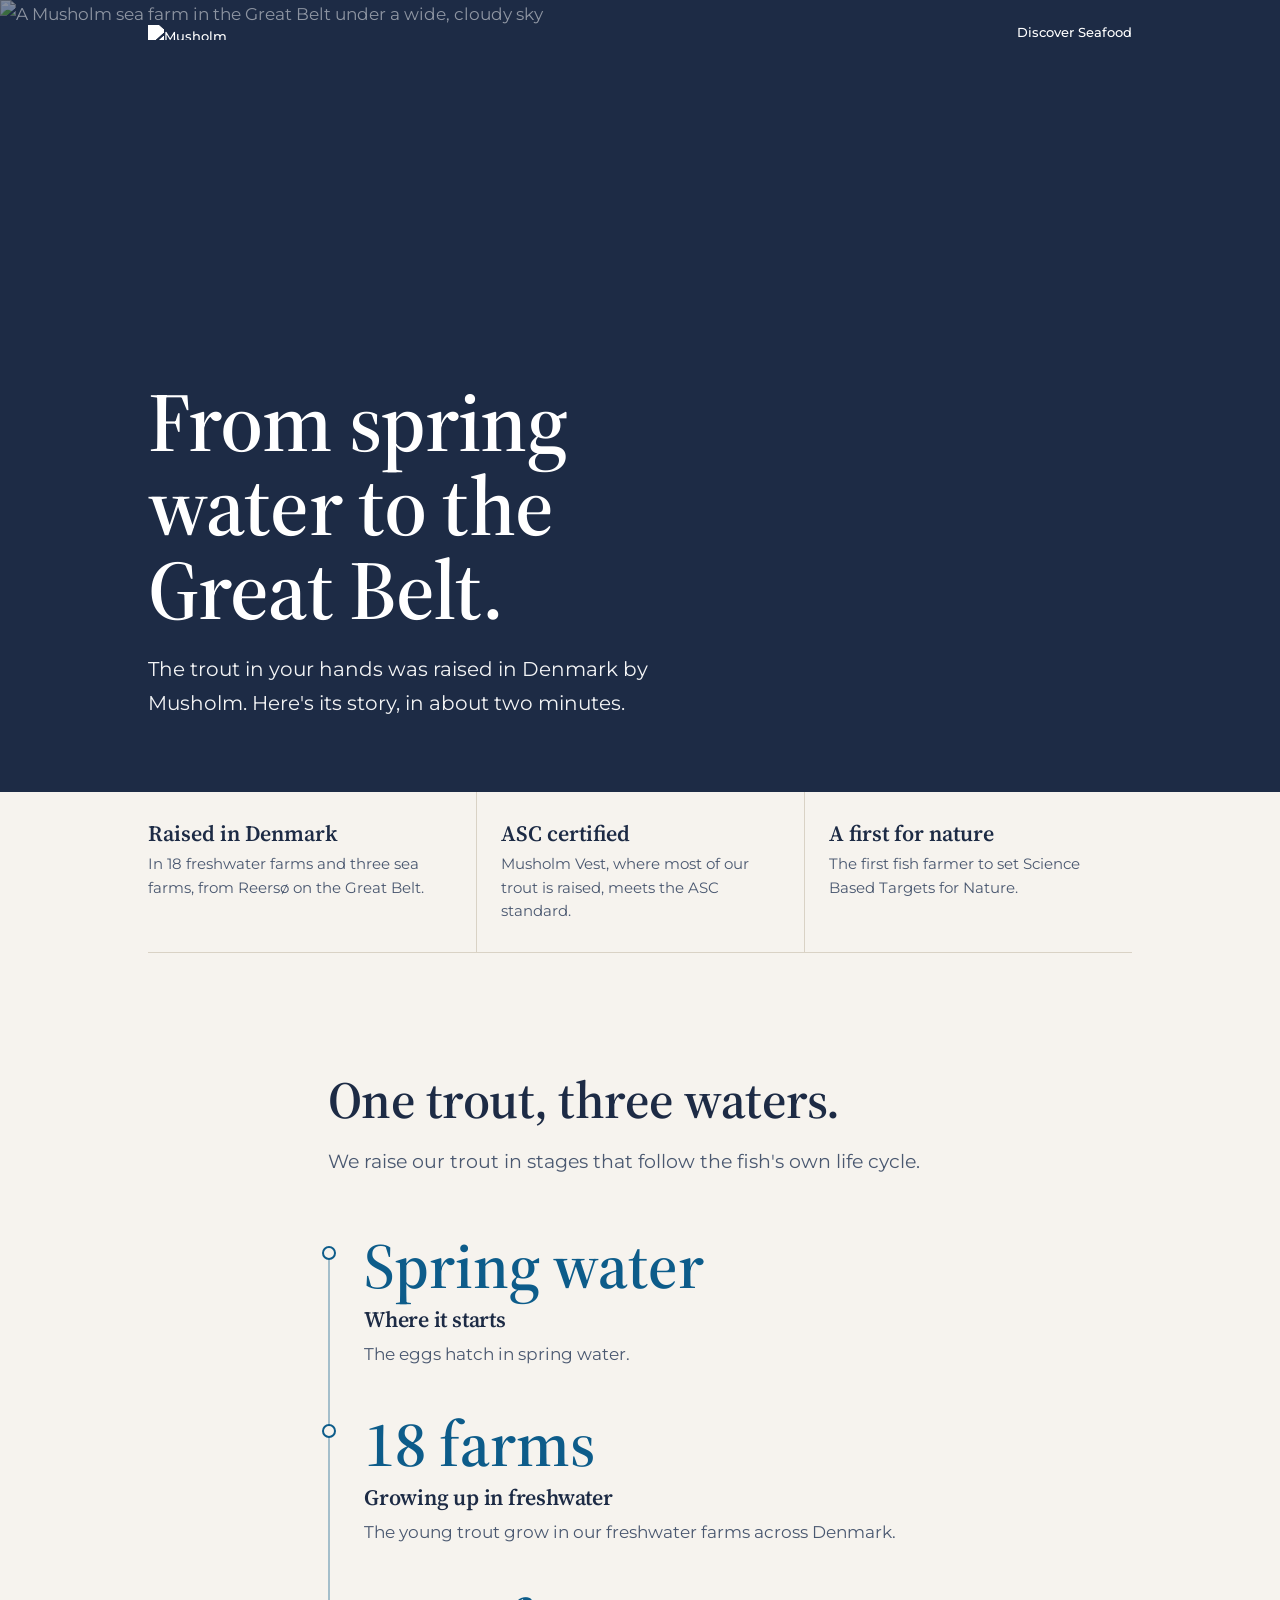
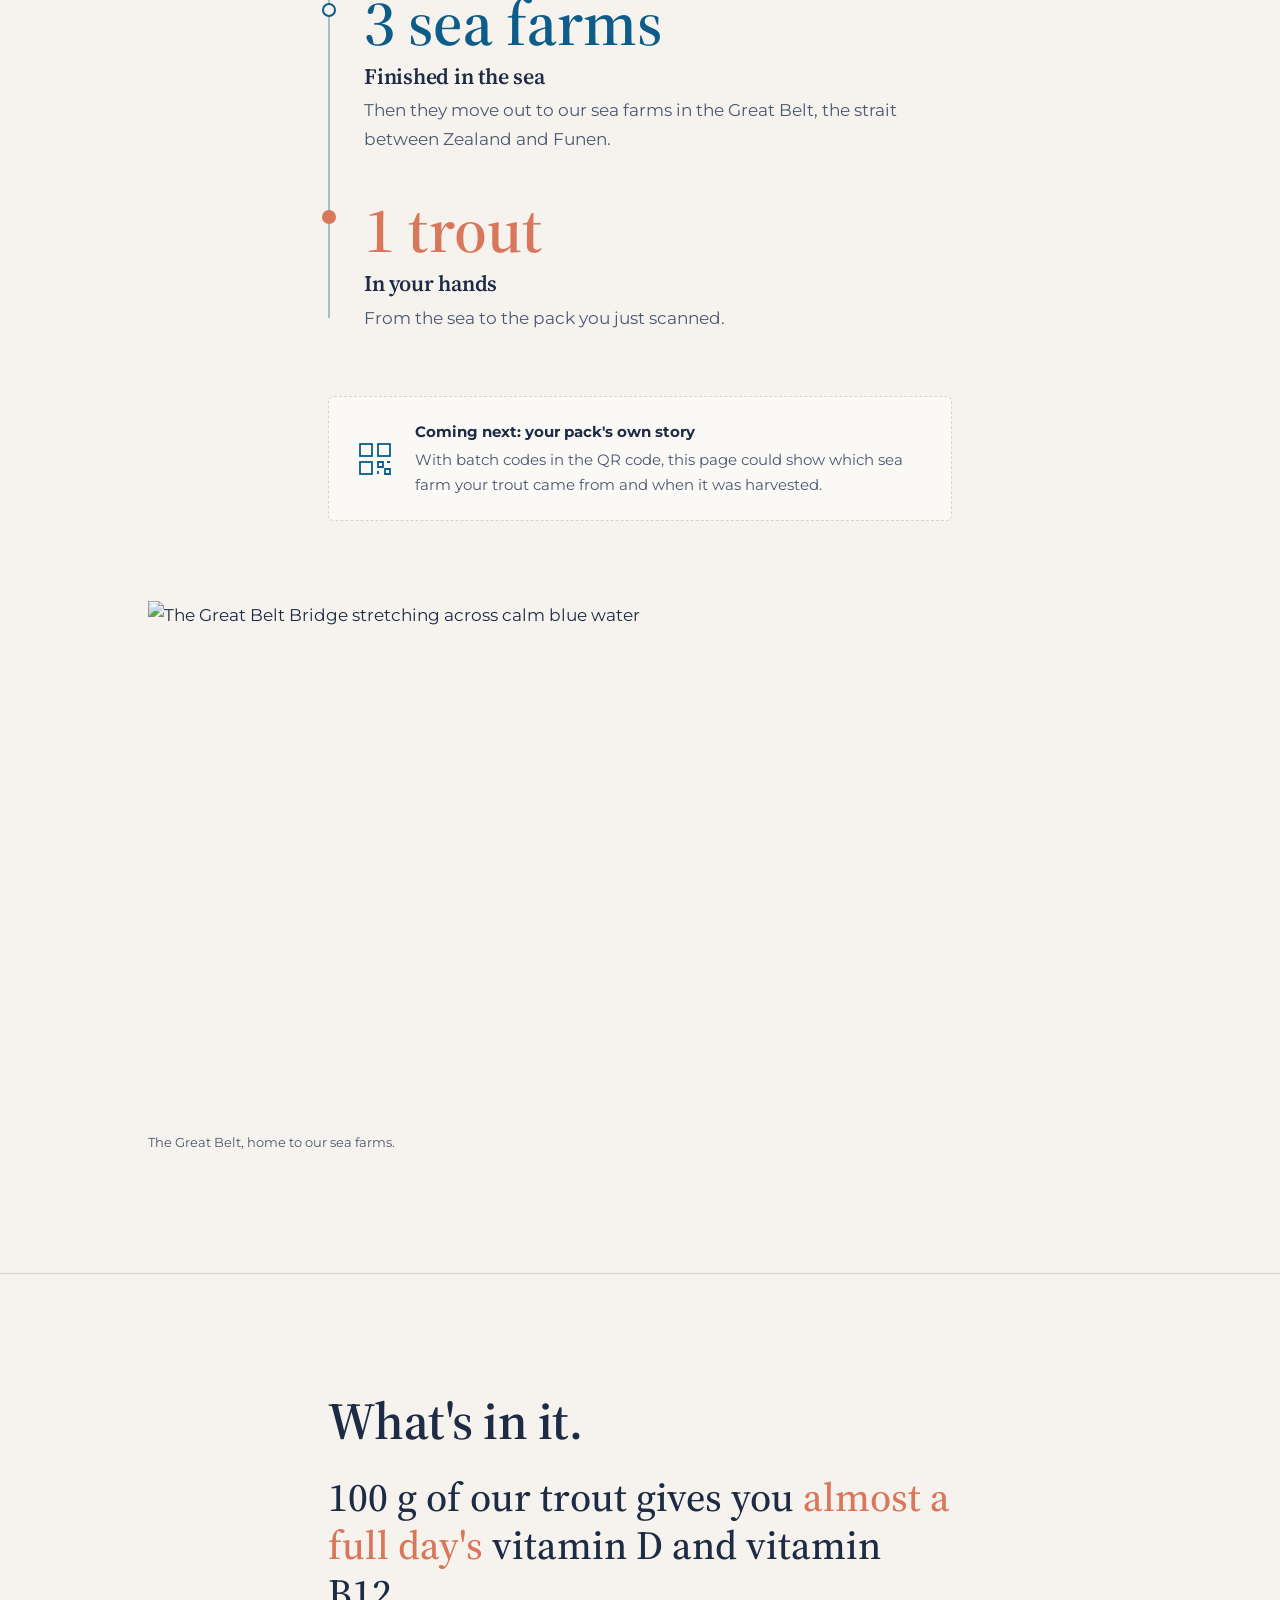
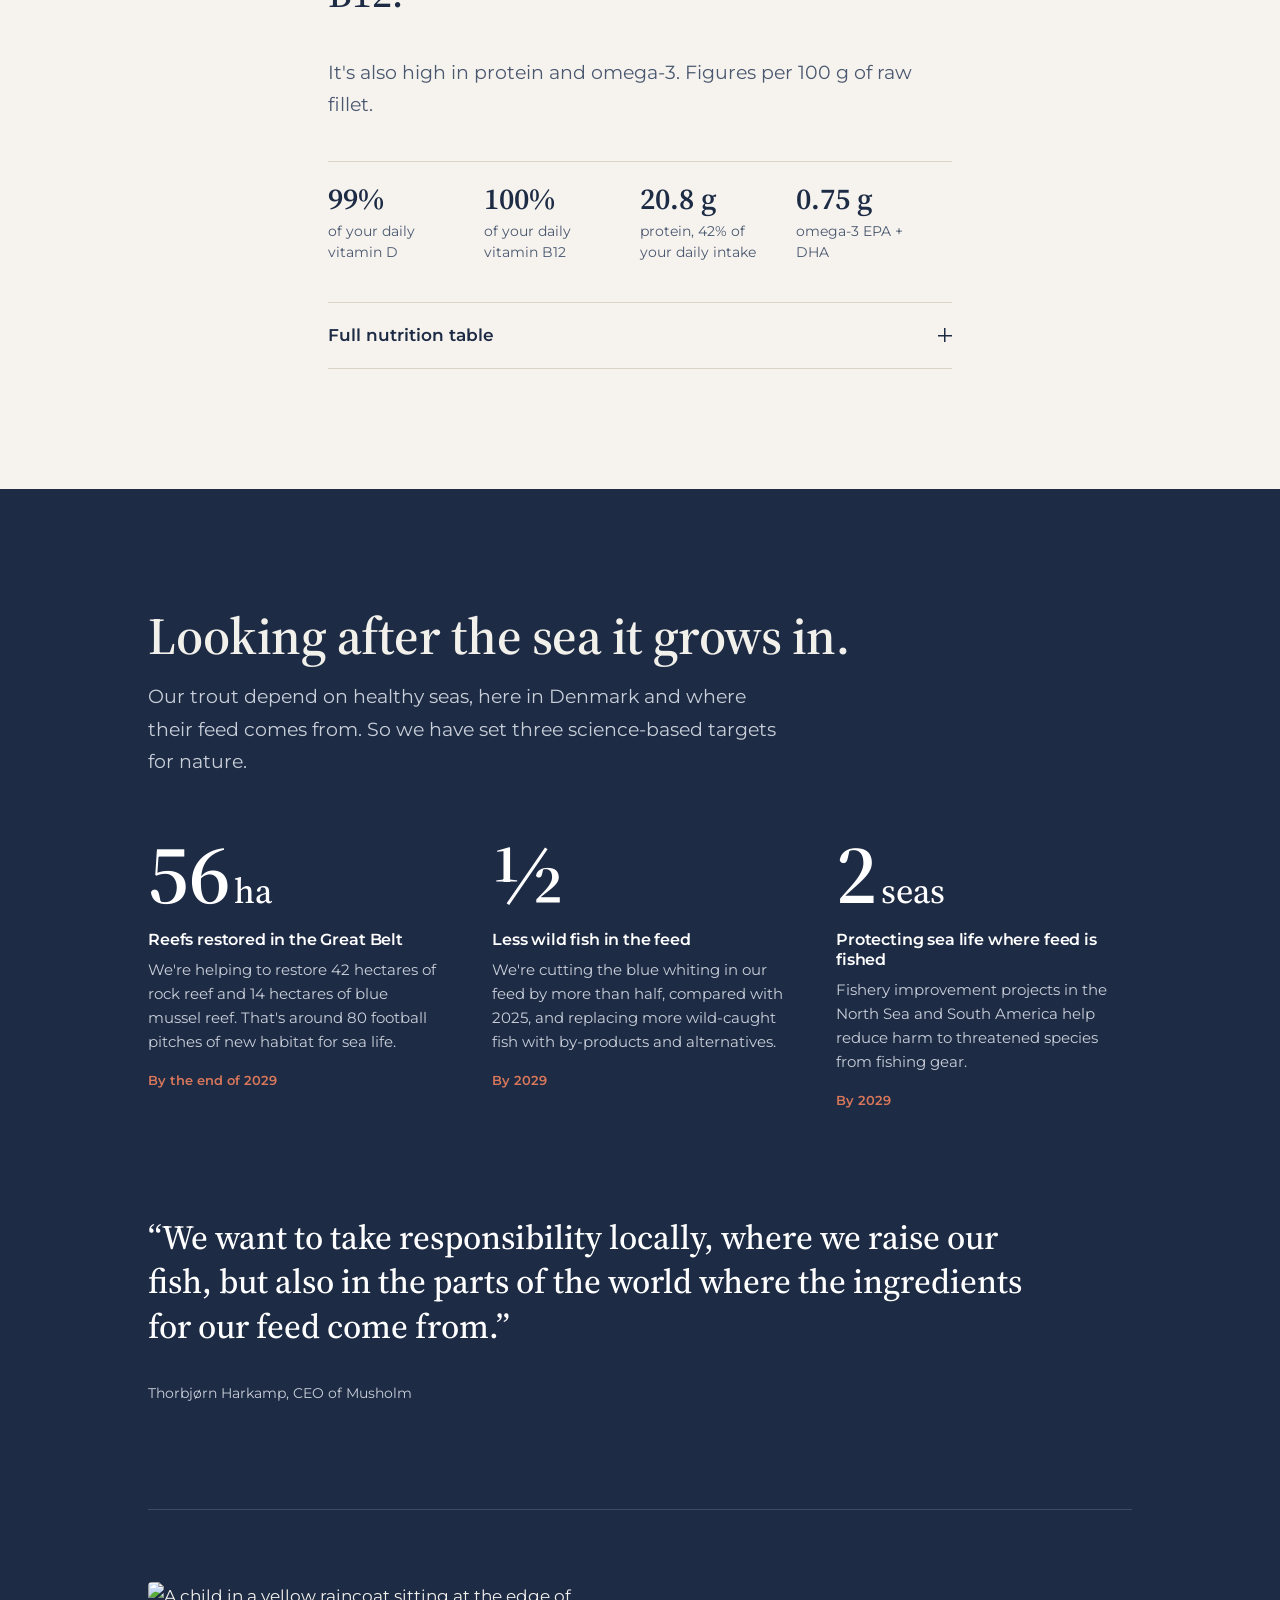
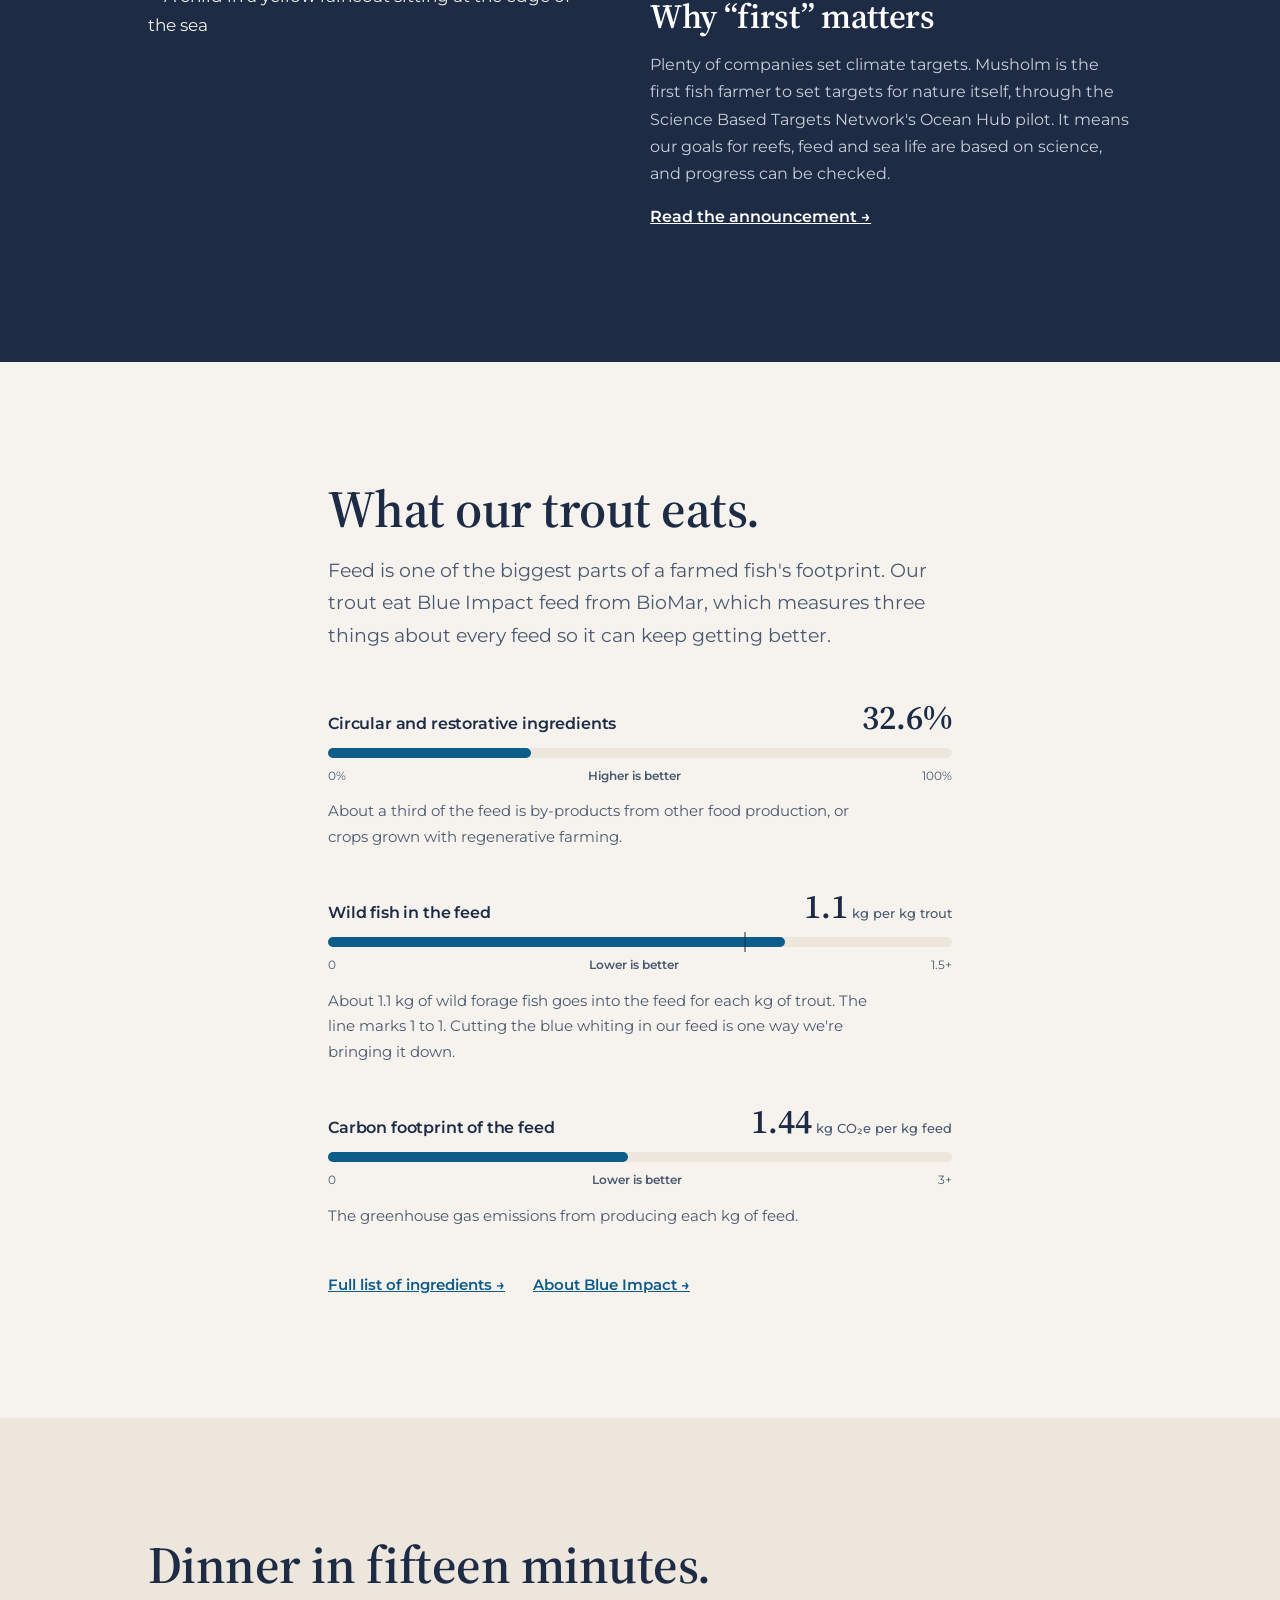
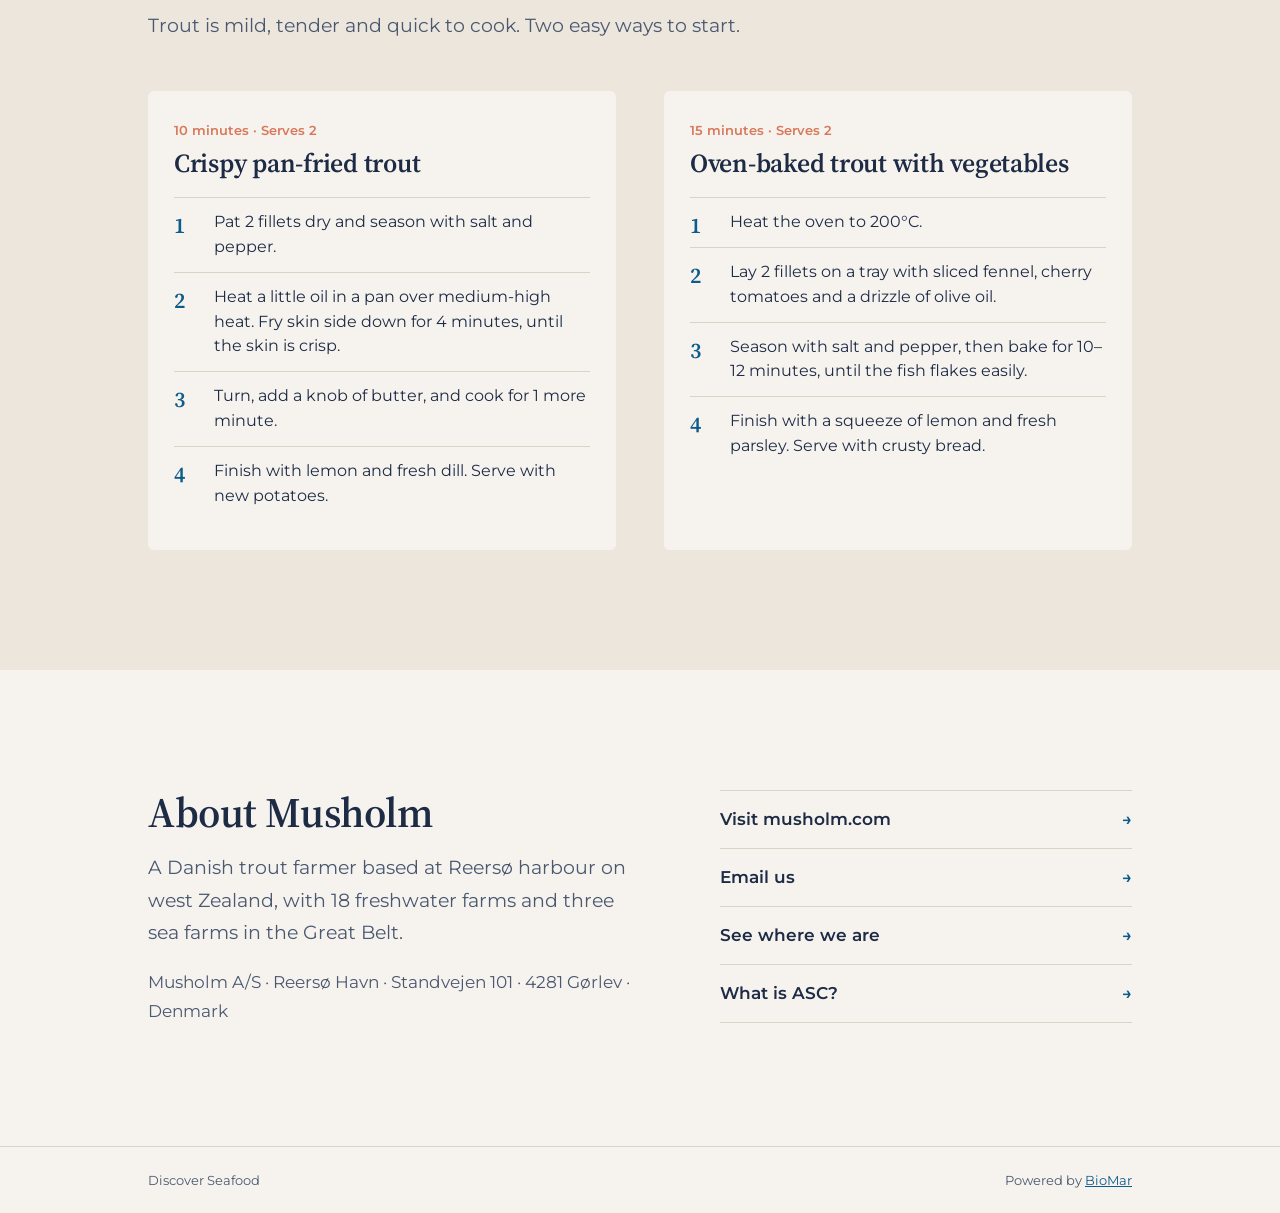
==== musholm/concept/index.html @ f7dcf1a3 "Add a free-design concept version of the Musholm page Editorial, phone-first take on the consumer pa" ====
<!doctype html>
<html lang="en">
<head>
<meta charset="utf-8">
<meta name="viewport" content="width=device-width, initial-scale=1, viewport-fit=cover">
<title>Musholm Trout — Discover Seafood</title>
<meta name="description" content="Danish trout from Musholm, raised from spring water to the sea of the Great Belt. ASC certified, and the first fish farmer with Science Based Targets for Nature.">
<meta property="og:title" content="Musholm Trout — Discover Seafood">
<meta property="og:description" content="Where your trout comes from, what's in it, and how Musholm looks after the sea it grows in.">
<meta property="og:image" content="https://images.squarespace-cdn.com/content/v1/6087cdf4156ca6635a3438ee/3b533b76-c3f1-487d-9a6e-48273fa79447/Mushollm.JPG?format=1500w">
<meta name="theme-color" content="#1d2b45">
<link rel="preconnect" href="https://fonts.googleapis.com">
<link rel="preconnect" href="https://fonts.gstatic.com" crossorigin>
<link href="https://fonts.googleapis.com/css2?family=Montserrat:wght@400;500;600;700&family=Source+Serif+4:opsz,wght@8..60,500;8..60,600&display=swap" rel="stylesheet">
<style>
  :root{
    --ink:#1d2b45;          /* deep navy, close to Discover Seafood's */
    --ink-soft:#4a5870;
    --paper:#f6f3ee;        /* warm off-white */
    --sand:#ece6dc;
    --line:#d9d2c5;
    --sea:#0d5c8a;
    --trout:#d9775a;        /* the colour of the fillet: our one accent */
    --night:#1d2b45;
    --serif:"Source Serif 4",Georgia,"Times New Roman",serif;
    --sans:Montserrat,"Helvetica Neue",Arial,sans-serif;
    --gutter:clamp(20px,5vw,48px);
  }
  *,*::before,*::after{box-sizing:border-box}
  html{-webkit-text-size-adjust:100%}
  body{margin:0;background:var(--paper);color:var(--ink);font:400 17px/1.7 var(--sans)}
  img{display:block;max-width:100%}
  a{color:var(--sea)}
  h1,h2,h3{margin:0;font-family:var(--serif);font-weight:600;letter-spacing:-.01em}
  h2{font-size:clamp(32px,6vw,52px);line-height:1.05}
  h3{font-size:22px;line-height:1.25}
  p{margin:0 0 1em}
  p:last-child{margin-bottom:0}

  .col{max-width:720px;margin:0 auto;padding:0 var(--gutter)}
  .wide{max-width:1080px;margin:0 auto;padding:0 var(--gutter)}
  section{padding:clamp(64px,10vw,120px) 0}
  .lede{font-size:19px;color:var(--ink-soft);margin-top:18px;max-width:34em}
  .rule{border:0;border-top:1px solid var(--line);margin:0}

  /* masthead */
  .mast{position:absolute;z-index:3;left:0;right:0;top:0}
  .mast .wide{display:flex;justify-content:space-between;align-items:center;height:64px;color:#fff;font-size:13px;font-weight:500}
  .mast img{height:15px;width:auto;filter:brightness(0) invert(1)}

  /* hero */
  .hero{position:relative;min-height:min(88vh,820px);display:flex;align-items:flex-end;color:#fff;background:var(--night)}
  .hero img{position:absolute;inset:0;width:100%;height:100%;object-fit:cover}
  .hero::before{content:"";position:absolute;inset:0;z-index:1;background:linear-gradient(180deg,rgba(29,43,69,.55) 0%,rgba(29,43,69,0) 22%,rgba(29,43,69,0) 45%,rgba(29,43,69,.88) 100%)}
  .hero .wide{position:relative;z-index:2;width:100%;padding-bottom:clamp(36px,7vw,72px)}
  .hero h1{font-size:clamp(42px,8.4vw,84px);line-height:1;max-width:11ch}
  .hero p{font-size:clamp(17px,2.2vw,20px);max-width:30em;margin-top:20px;opacity:.95}

  /* at a glance */
  .glance{background:var(--paper);padding:0}
  .glance ul{list-style:none;margin:0;padding:0;display:grid;grid-template-columns:repeat(3,1fr)}
  .glance li{padding:28px 24px 30px 0;border-bottom:1px solid var(--line)}
  .glance li + li{padding-left:24px;border-left:1px solid var(--line)}
  .glance b{display:block;font-family:var(--serif);font-size:22px;font-weight:600;line-height:1.2;margin-bottom:6px}
  .glance span{font-size:15px;color:var(--ink-soft);line-height:1.55;display:block}

  /* your pack */
  .pack{margin-top:clamp(40px,6vw,64px);border:1.5px dashed var(--line);border-radius:6px;padding:22px 24px;display:grid;grid-template-columns:auto 1fr;gap:18px;align-items:center;background:#fbf9f5}
  .pack svg{width:44px;height:44px}
  .pack b{display:block;font-size:15px}
  .pack p{font-size:15px;color:var(--ink-soft);margin:2px 0 0}

  /* journey */
  .journey{list-style:none;margin:56px 0 0;padding:0;position:relative}
  .journey::before{content:"";position:absolute;left:0;top:14px;bottom:14px;width:2px;background:linear-gradient(var(--sea),var(--sea)) left/2px 100% no-repeat;opacity:.35}
  .journey li{position:relative;padding:0 0 44px 36px}
  .journey li:last-child{padding-bottom:0}
  .journey li::before{content:"";position:absolute;left:-6px;top:12px;width:14px;height:14px;border-radius:50%;background:var(--paper);border:2px solid var(--sea)}
  .journey li:last-child::before{background:var(--trout);border-color:var(--trout)}
  .journey .big{display:block;font-family:var(--serif);font-size:clamp(40px,7vw,64px);line-height:1;font-weight:600;color:var(--sea)}
  .journey li:last-child .big{color:var(--trout)}
  .journey h3{margin:8px 0 6px}
  .journey p{color:var(--ink-soft);max-width:32em}
  .bleed{margin-top:clamp(48px,7vw,80px)}
  .bleed img{width:100%;height:clamp(240px,46vw,520px);object-fit:cover}
  .caption{font-size:13px;color:var(--ink-soft);margin-top:10px}

  /* nutrition */
  .statement{font-family:var(--serif);font-size:clamp(28px,4.6vw,40px);line-height:1.2;font-weight:500;margin-top:24px}
  .statement em{font-style:normal;color:var(--trout)}
  .nums{display:grid;grid-template-columns:repeat(4,1fr);margin-top:40px;border-top:1px solid var(--line)}
  .nums div{padding:20px 16px 0 0}
  .nums b{display:block;font-family:var(--serif);font-size:30px;font-weight:600;line-height:1.1}
  .nums span{display:block;font-size:14px;color:var(--ink-soft);line-height:1.45;margin-top:6px}

  details{border-top:1px solid var(--line);border-bottom:1px solid var(--line);margin-top:40px}
  summary{list-style:none;cursor:pointer;padding:18px 0;font-weight:600;display:flex;justify-content:space-between;align-items:center;gap:16px}
  summary::-webkit-details-marker{display:none}
  summary::after{content:"";flex:none;width:14px;height:14px;background:
      linear-gradient(currentColor,currentColor) center/100% 1.5px no-repeat,
      linear-gradient(currentColor,currentColor) center/1.5px 100% no-repeat}
  details[open] summary::after{background:linear-gradient(currentColor,currentColor) center/100% 1.5px no-repeat}
  details .body{padding:0 0 22px}
  table{width:100%;border-collapse:collapse;font-size:15px}
  th,td{padding:8px 0;border-top:1px solid var(--line);text-align:left;font-weight:400}
  td{text-align:right;padding-left:12px;white-space:nowrap}
  td + td{width:5.5em;color:var(--ink-soft)}
  thead th,thead td{border-top:0;font-size:13px;font-weight:600;color:var(--ink-soft)}
  .indent{padding-left:14px;color:var(--ink-soft)}
  .fine{font-size:13px;color:var(--ink-soft);margin-top:12px}

  /* nature (dark) */
  .dark{background:var(--night);color:#f2f0eb}
  .dark .lede{color:#c9cfd9}
  .dark a{color:#fff}
  .figures{display:grid;grid-template-columns:repeat(3,1fr);gap:clamp(24px,4vw,48px);margin-top:56px}
  .figures .n{display:block;font-family:var(--serif);font-size:clamp(56px,8vw,84px);line-height:.95;font-weight:600;color:#fff}
  .figures .n small{font-size:.42em;font-weight:500;margin-left:4px}
  .figures h3{font-family:var(--sans);font-size:16px;font-weight:600;margin:16px 0 8px;color:#fff}
  .figures p{font-size:15px;color:#c9cfd9;line-height:1.6}
  .figures .by{display:block;margin-top:12px;font-size:13px;font-weight:600;color:var(--trout)}
  .pull{margin:clamp(64px,9vw,104px) 0 0;padding:0;border:0}
  .pull p{font-family:var(--serif);font-size:clamp(24px,3.6vw,34px);line-height:1.3;font-weight:500;color:#fff;max-width:26em}
  .pull footer{margin-top:18px;font-size:14px;color:#c9cfd9}
  .first{display:grid;grid-template-columns:1fr 1.1fr;gap:clamp(24px,5vw,64px);align-items:center;margin-top:clamp(64px,9vw,104px);padding-top:clamp(48px,6vw,72px);border-top:1px solid rgba(255,255,255,.15)}
  .first img{width:100%;height:100%;min-height:260px;object-fit:cover;border-radius:4px}
  .first h3{font-size:clamp(26px,3.4vw,34px);color:#fff;margin-bottom:14px}
  .first p{color:#c9cfd9;font-size:16px}
  .first a{font-weight:600}

  /* feed meters */
  .meters{margin-top:48px;display:grid;gap:40px}
  .meter .top{display:flex;justify-content:space-between;align-items:baseline;gap:16px}
  .meter h3{font-family:var(--sans);font-size:16px;font-weight:600}
  .meter .val{font-family:var(--serif);font-size:34px;font-weight:600;line-height:1;white-space:nowrap}
  .meter .val small{font-family:var(--sans);font-size:13px;font-weight:500;color:var(--ink-soft);margin-left:4px}
  .track{position:relative;height:10px;background:var(--sand);border-radius:5px;margin:14px 0 8px}
  .fill{position:absolute;left:0;top:0;bottom:0;border-radius:5px;background:var(--sea)}
  .mark{position:absolute;top:-5px;bottom:-5px;width:2px;background:var(--ink);opacity:.5}
  .scale{display:flex;justify-content:space-between;font-size:12px;color:var(--ink-soft)}
  .meter p{font-size:15px;color:var(--ink-soft);margin-top:12px;max-width:36em}
  .dir{font-size:12px;font-weight:600;color:var(--ink-soft)}
  .feedlinks{margin-top:44px;display:flex;flex-wrap:wrap;gap:12px 28px;font-weight:600;font-size:15px}

  /* cook */
  .cook{background:var(--sand)}
  .recipes{display:grid;grid-template-columns:1fr 1fr;gap:clamp(24px,4vw,48px);margin-top:48px}
  .recipe{background:var(--paper);border-radius:6px;padding:28px 26px 30px}
  .recipe .time{display:block;font-size:13px;font-weight:600;color:var(--trout);margin-bottom:6px}
  .recipe h3{font-size:26px;margin-bottom:18px}
  .recipe ol{margin:0;padding:0;list-style:none;counter-reset:s}
  .recipe li{counter-increment:s;position:relative;padding:12px 0 12px 40px;border-top:1px solid var(--line);font-size:16px;line-height:1.55}
  .recipe li::before{content:counter(s);position:absolute;left:0;top:10px;font-family:var(--serif);font-size:22px;font-weight:600;color:var(--sea)}

  /* about */
  .about{display:grid;grid-template-columns:1.2fr 1fr;gap:clamp(32px,6vw,80px)}
  .about h2{font-size:clamp(30px,4.6vw,42px)}
  .about address{font-style:normal;color:var(--ink-soft);line-height:1.7;margin-top:18px}
  .about .links a{display:block;font-weight:600;padding:14px 0;border-top:1px solid var(--line);text-decoration:none;color:var(--ink)}
  .about .links a:last-child{border-bottom:1px solid var(--line)}
  .about .links a::after{content:"→";float:right;color:var(--sea)}
  .site-foot{border-top:1px solid var(--line);padding:22px 0 calc(22px + env(safe-area-inset-bottom,0px));font-size:13px;color:var(--ink-soft)}
  .site-foot .wide{display:flex;justify-content:space-between;flex-wrap:wrap;gap:8px}

  :focus-visible{outline:3px solid var(--trout);outline-offset:3px}

  @media (max-width:760px){
    .glance ul{grid-template-columns:1fr}
    .glance li,.glance li + li{padding:20px 0;border-left:0}
    .nums{grid-template-columns:1fr 1fr;row-gap:22px}
    .figures,.recipes,.about,.first{grid-template-columns:1fr}
    .figures{gap:44px}
    .first img{min-height:220px}
  }
</style>
</head>
<body>

<header class="mast">
  <div class="wide">
    <img src="https://images.squarespace-cdn.com/content/v1/6087cdf4156ca6635a3438ee/eac08f94-0143-4895-97fb-afcc75af25bb/Musholm+PNG+high.png?format=500w" alt="Musholm">
    <span>Discover Seafood</span>
  </div>
</header>

<div class="hero">
  <img src="https://images.squarespace-cdn.com/content/v1/6087cdf4156ca6635a3438ee/3b533b76-c3f1-487d-9a6e-48273fa79447/Mushollm.JPG?format=2500w" alt="A Musholm sea farm in the Great Belt under a wide, cloudy sky">
  <div class="wide">
    <h1>From spring water to the Great Belt.</h1>
    <p>The trout in your hands was raised in Denmark by Musholm. Here's its story, in about two minutes.</p>
  </div>
</div>

<main>

<div class="glance">
  <div class="wide">
    <ul>
      <li><b>Raised in Denmark</b><span>In 18 freshwater farms and three sea farms, from Reersø on the Great Belt.</span></li>
      <li><b>ASC certified</b><span>Musholm Vest, where most of our trout is raised, meets the ASC standard.</span></li>
      <li><b>A first for nature</b><span>The first fish farmer to set Science Based Targets for Nature.</span></li>
    </ul>
  </div>
</div>

<section id="journey">
  <div class="col">
    <h2>One trout, three waters.</h2>
    <p class="lede">We raise our trout in stages that follow the fish's own life cycle.</p>

    <ol class="journey">
      <li>
        <span class="big">Spring water</span>
        <h3>Where it starts</h3>
        <p>The eggs hatch in spring water.</p>
      </li>
      <li>
        <span class="big">18 farms</span>
        <h3>Growing up in freshwater</h3>
        <p>The young trout grow in our freshwater farms across Denmark.</p>
      </li>
      <li>
        <span class="big">3 sea farms</span>
        <h3>Finished in the sea</h3>
        <p>Then they move out to our sea farms in the Great Belt, the strait between Zealand and Funen.</p>
      </li>
      <li>
        <span class="big">1 trout</span>
        <h3>In your hands</h3>
        <p>From the sea to the pack you just scanned.</p>
      </li>
    </ol>

    <div class="pack" role="note">
      <svg viewBox="0 0 44 44" fill="none" stroke="#0d5c8a" stroke-width="1.8" aria-hidden="true"><rect x="7" y="7" width="12" height="12"/><rect x="25" y="7" width="12" height="12"/><rect x="7" y="25" width="12" height="12"/><path d="M25 25h5v5h-5zM32 32h5v5h-5zM25 34v3M34 25h3"/></svg>
      <div>
        <b>Coming next: your pack's own story</b>
        <p>With batch codes in the QR code, this page could show which sea farm your trout came from and when it was harvested.</p>
      </div>
    </div>
  </div>

  <figure class="bleed wide" style="margin-bottom:0">
    <img src="https://images.squarespace-cdn.com/content/v1/6087cdf4156ca6635a3438ee/ae329ce2-c77b-4d39-a3b9-88b5748c5c0e/file+%281%29+%281%29.jpg?format=2500w" alt="The Great Belt Bridge stretching across calm blue water" loading="lazy">
    <figcaption class="caption">The Great Belt, home to our sea farms.</figcaption>
  </figure>
</section>

<hr class="rule">

<section id="nutrition">
  <div class="col">
    <h2>What's in it.</h2>
    <p class="statement">100 g of our trout gives you <em>almost a full day's</em> vitamin D and vitamin B12.</p>
    <p class="lede">It's also high in protein and omega-3. Figures per 100 g of raw fillet.</p>
    <div class="nums">
      <div><b>99%</b><span>of your daily vitamin D</span></div>
      <div><b>100%</b><span>of your daily vitamin B12</span></div>
      <div><b>20.8 g</b><span>protein, 42% of your daily intake</span></div>
      <div><b>0.75 g</b><span>omega-3 EPA + DHA</span></div>
    </div>
    <details>
      <summary>Full nutrition table</summary>
      <div class="body">
        <table>
          <thead><tr><th>Per 100 g raw fillet</th><td>Amount</td><td>% RI*</td></tr></thead>
          <tbody>
            <tr><th>Energy</th><td>623 kJ / 149 kcal</td><td>7.5%</td></tr>
            <tr><th>Fat</th><td>7.2 g</td><td>10.3%</td></tr>
            <tr><th class="indent">of which saturates</th><td>1.0 g</td><td>5.0%</td></tr>
            <tr><th>Carbohydrate</th><td>0 g</td><td>0%</td></tr>
            <tr><th>Protein</th><td>20.8 g</td><td>41.6%</td></tr>
            <tr><th>Salt</th><td>0.1 g</td><td>1.7%</td></tr>
            <tr><th>Omega-3</th><td>1.4 g</td><td>–</td></tr>
            <tr><th class="indent">of which EPA + DHA</th><td>0.75 g</td><td>–</td></tr>
            <tr><th>Omega-6</th><td>1.3 g</td><td>–</td></tr>
            <tr><th>Cholesterol</th><td>46.45 mg</td><td>–</td></tr>
            <tr><th>Vitamin D</th><td>4.94 µg</td><td>98.8%</td></tr>
            <tr><th>Vitamin B6</th><td>0.21 mg</td><td>15.0%</td></tr>
            <tr><th>Vitamin B12</th><td>2.49 µg</td><td>99.6%</td></tr>
            <tr><th>Calcium</th><td>18 mg</td><td>2.3%</td></tr>
            <tr><th>Iron</th><td>0.29 mg</td><td>2.1%</td></tr>
            <tr><th>Magnesium</th><td>26 mg</td><td>6.9%</td></tr>
            <tr><th>Phosphorus</th><td>210 mg</td><td>30.0%</td></tr>
          </tbody>
        </table>
        <p class="fine">*Reference intake of an average adult (8400 kJ / 2000 kcal). – No reference intake established.</p>
      </div>
    </details>
  </div>
</section>

<section class="dark" id="nature">
  <div class="wide">
    <h2>Looking after the sea it grows in.</h2>
    <p class="lede">Our trout depend on healthy seas, here in Denmark and where their feed comes from. So we have set three science-based targets for nature.</p>

    <div class="figures">
      <div>
        <span class="n">56<small>ha</small></span>
        <h3>Reefs restored in the Great Belt</h3>
        <p>We're helping to restore 42 hectares of rock reef and 14 hectares of blue mussel reef. That's around 80 football pitches of new habitat for sea life.</p>
        <span class="by">By the end of 2029</span>
      </div>
      <div>
        <span class="n">½</span>
        <h3>Less wild fish in the feed</h3>
        <p>We're cutting the blue whiting in our feed by more than half, compared with 2025, and replacing more wild-caught fish with by-products and alternatives.</p>
        <span class="by">By 2029</span>
      </div>
      <div>
        <span class="n">2<small>seas</small></span>
        <h3>Protecting sea life where feed is fished</h3>
        <p>Fishery improvement projects in the North Sea and South America help reduce harm to threatened species from fishing gear.</p>
        <span class="by">By 2029</span>
      </div>
    </div>

    <blockquote class="pull">
      <p>“We want to take responsibility locally, where we raise our fish, but also in the parts of the world where the ingredients for our feed come from.”</p>
      <footer>Thorbjørn Harkamp, CEO of Musholm</footer>
    </blockquote>

    <div class="first">
      <img src="https://images.squarespace-cdn.com/content/v1/6087cdf4156ca6635a3438ee/06d7fe7f-0a37-400a-9ef4-0a705bb0a3f9/file.jpg?format=1500w" alt="A child in a yellow raincoat sitting at the edge of the sea" loading="lazy">
      <div>
        <h3>Why “first” matters</h3>
        <p>Plenty of companies set climate targets. Musholm is the first fish farmer to set targets for nature itself, through the Science Based Targets Network's Ocean Hub pilot. It means our goals for reefs, feed and sea life are based on science, and progress can be checked.</p>
        <p><a href="https://www.biomar.com/insights/insights-hub/musholm-is-making-history-as-the-first-aquaculture-company-to-create-science-based-targets-for-nature-supported-by-biomar-s-blue-impact-feed" target="_blank" rel="noopener">Read the announcement →</a></p>
      </div>
    </div>
  </div>
</section>

<section id="feed">
  <div class="col">
    <h2>What our trout eats.</h2>
    <p class="lede">Feed is one of the biggest parts of a farmed fish's footprint. Our trout eat Blue Impact feed from BioMar, which measures three things about every feed so it can keep getting better.</p>

    <div class="meters">
      <div class="meter">
        <div class="top"><h3>Circular and restorative ingredients</h3><span class="val">32.6%</span></div>
        <div class="track" role="img" aria-label="32.6% on a scale from 0 to 100%"><div class="fill" style="width:32.6%"></div></div>
        <div class="scale"><span>0%</span><span class="dir">Higher is better</span><span>100%</span></div>
        <p>About a third of the feed is by-products from other food production, or crops grown with regenerative farming.</p>
      </div>
      <div class="meter">
        <div class="top"><h3>Wild fish in the feed</h3><span class="val">1.1<small>kg per kg trout</small></span></div>
        <div class="track" role="img" aria-label="1.1 on a scale from 0 to 1.5 or more; 1 marks one kilo of wild fish per kilo of trout"><div class="fill" style="width:73.3%"></div><div class="mark" style="left:66.7%"></div></div>
        <div class="scale"><span>0</span><span class="dir">Lower is better</span><span>1.5+</span></div>
        <p>About 1.1 kg of wild forage fish goes into the feed for each kg of trout. The line marks 1 to 1. Cutting the blue whiting in our feed is one way we're bringing it down.</p>
      </div>
      <div class="meter">
        <div class="top"><h3>Carbon footprint of the feed</h3><span class="val">1.44<small>kg CO₂e per kg feed</small></span></div>
        <div class="track" role="img" aria-label="1.44 on a scale from 0 to 3 or more"><div class="fill" style="width:48%"></div></div>
        <div class="scale"><span>0</span><span class="dir">Lower is better</span><span>3+</span></div>
        <p>The greenhouse gas emissions from producing each kg of feed.</p>
      </div>
    </div>

    <div class="feedlinks">
      <a href="https://discoverseafood.world/musholm-feed">Full list of ingredients →</a>
      <a href="https://www.biomar.com/feed-and-services/feed-solutions/blue-impact" target="_blank" rel="noopener">About Blue Impact →</a>
    </div>
  </div>
</section>

<section class="cook" id="cook">
  <div class="wide">
    <h2>Dinner in fifteen minutes.</h2>
    <p class="lede">Trout is mild, tender and quick to cook. Two easy ways to start.</p>
    <div class="recipes">
      <article class="recipe">
        <span class="time">10 minutes · Serves 2</span>
        <h3>Crispy pan-fried trout</h3>
        <ol>
          <li>Pat 2 fillets dry and season with salt and pepper.</li>
          <li>Heat a little oil in a pan over medium-high heat. Fry skin side down for 4 minutes, until the skin is crisp.</li>
          <li>Turn, add a knob of butter, and cook for 1 more minute.</li>
          <li>Finish with lemon and fresh dill. Serve with new potatoes.</li>
        </ol>
      </article>
      <article class="recipe">
        <span class="time">15 minutes · Serves 2</span>
        <h3>Oven-baked trout with vegetables</h3>
        <ol>
          <li>Heat the oven to 200°C.</li>
          <li>Lay 2 fillets on a tray with sliced fennel, cherry tomatoes and a drizzle of olive oil.</li>
          <li>Season with salt and pepper, then bake for 10–12 minutes, until the fish flakes easily.</li>
          <li>Finish with a squeeze of lemon and fresh parsley. Serve with crusty bread.</li>
        </ol>
      </article>
    </div>
  </div>
</section>

<section id="about">
  <div class="wide about">
    <div>
      <h2>About Musholm</h2>
      <p class="lede">A Danish trout farmer based at Reersø harbour on west Zealand, with 18 freshwater farms and three sea farms in the Great Belt.</p>
      <address>Musholm A/S · Reersø Havn · Standvejen 101 · 4281 Gørlev · Denmark</address>
    </div>
    <nav class="links" aria-label="More from Musholm">
      <a href="https://musholm.com/en/" target="_blank" rel="noopener">Visit musholm.com</a>
      <a href="mailto:tvo@musholm.com">Email us</a>
      <a href="https://www.openstreetmap.org/?mlat=55.517006&amp;mlon=11.118734#map=10/55.5170/11.1187" target="_blank" rel="noopener">See where we are</a>
      <a href="https://asc-aqua.org/" target="_blank" rel="noopener">What is ASC?</a>
    </nav>
  </div>
</section>

</main>

<footer class="site-foot">
  <div class="wide">
    <span>Discover Seafood</span>
    <span>Powered by <a href="https://www.biomar.com/" target="_blank" rel="noopener">BioMar</a></span>
  </div>
</footer>

</body>
</html>
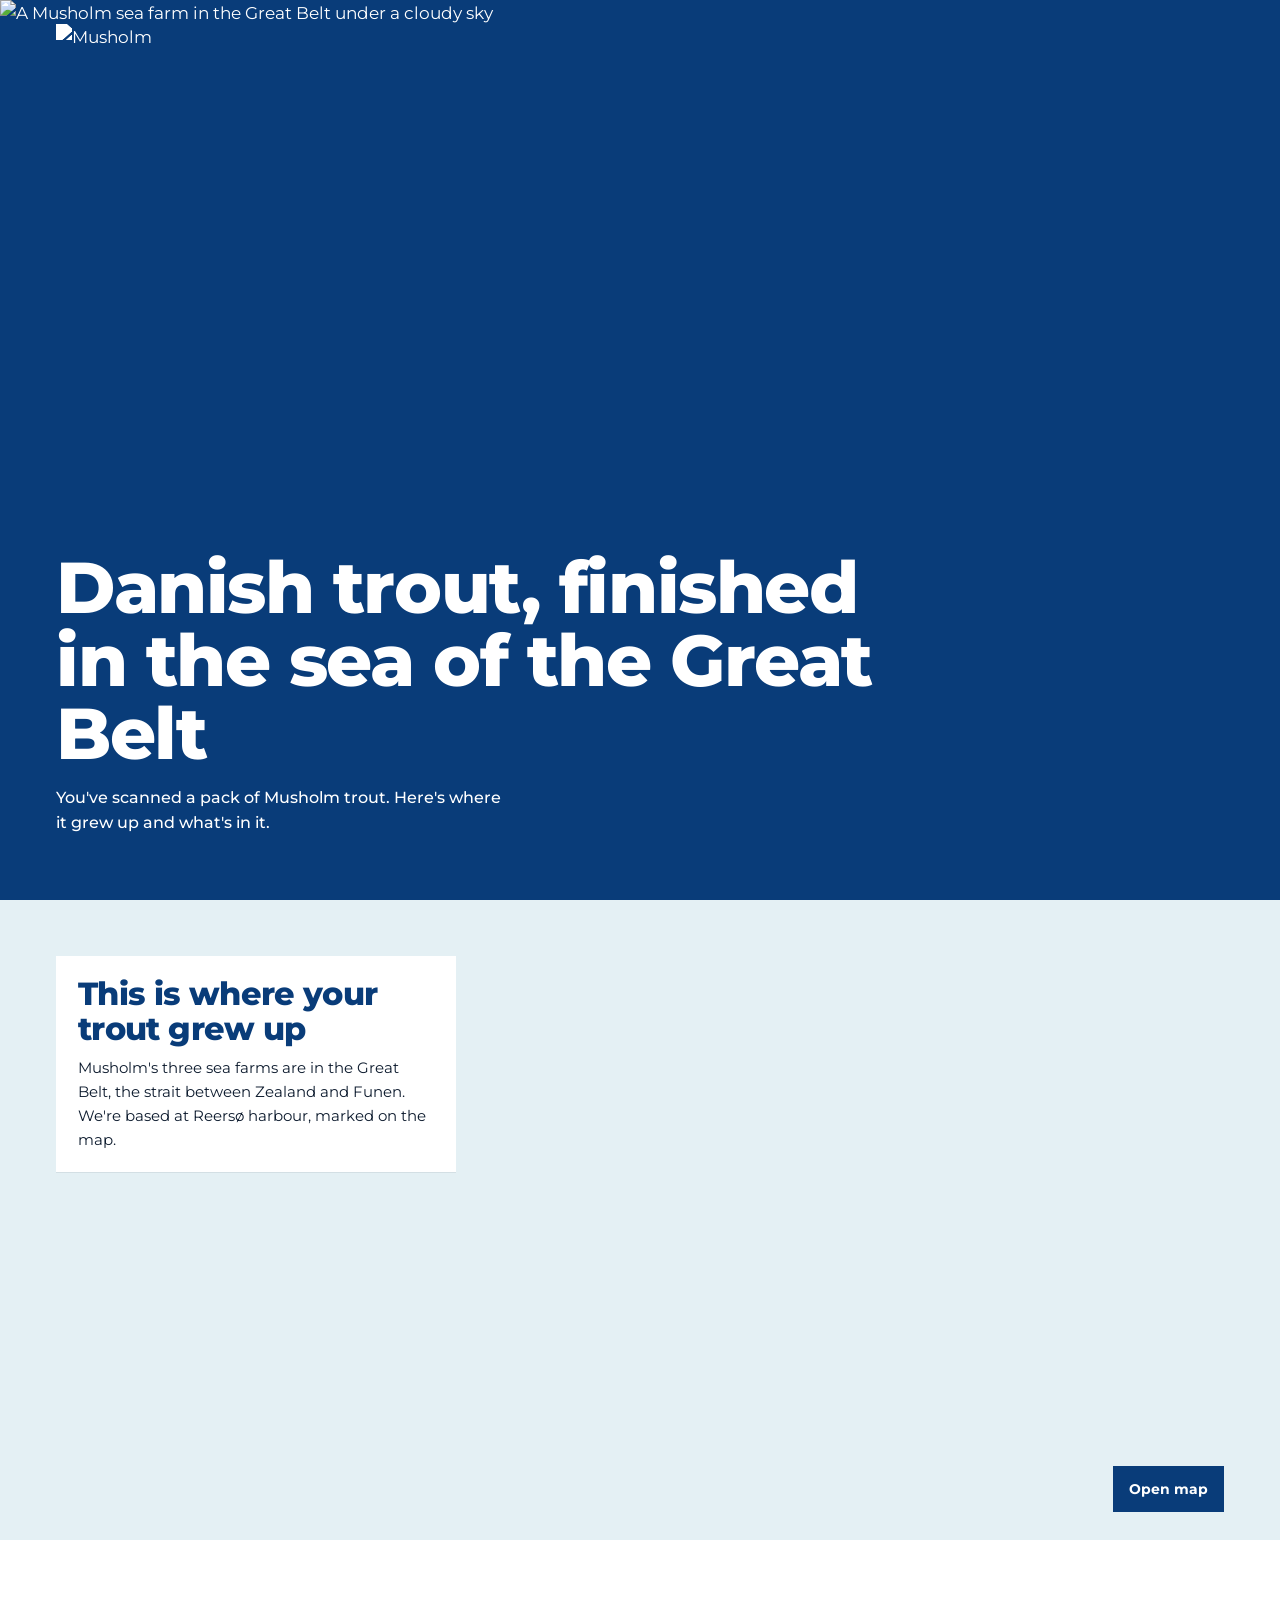
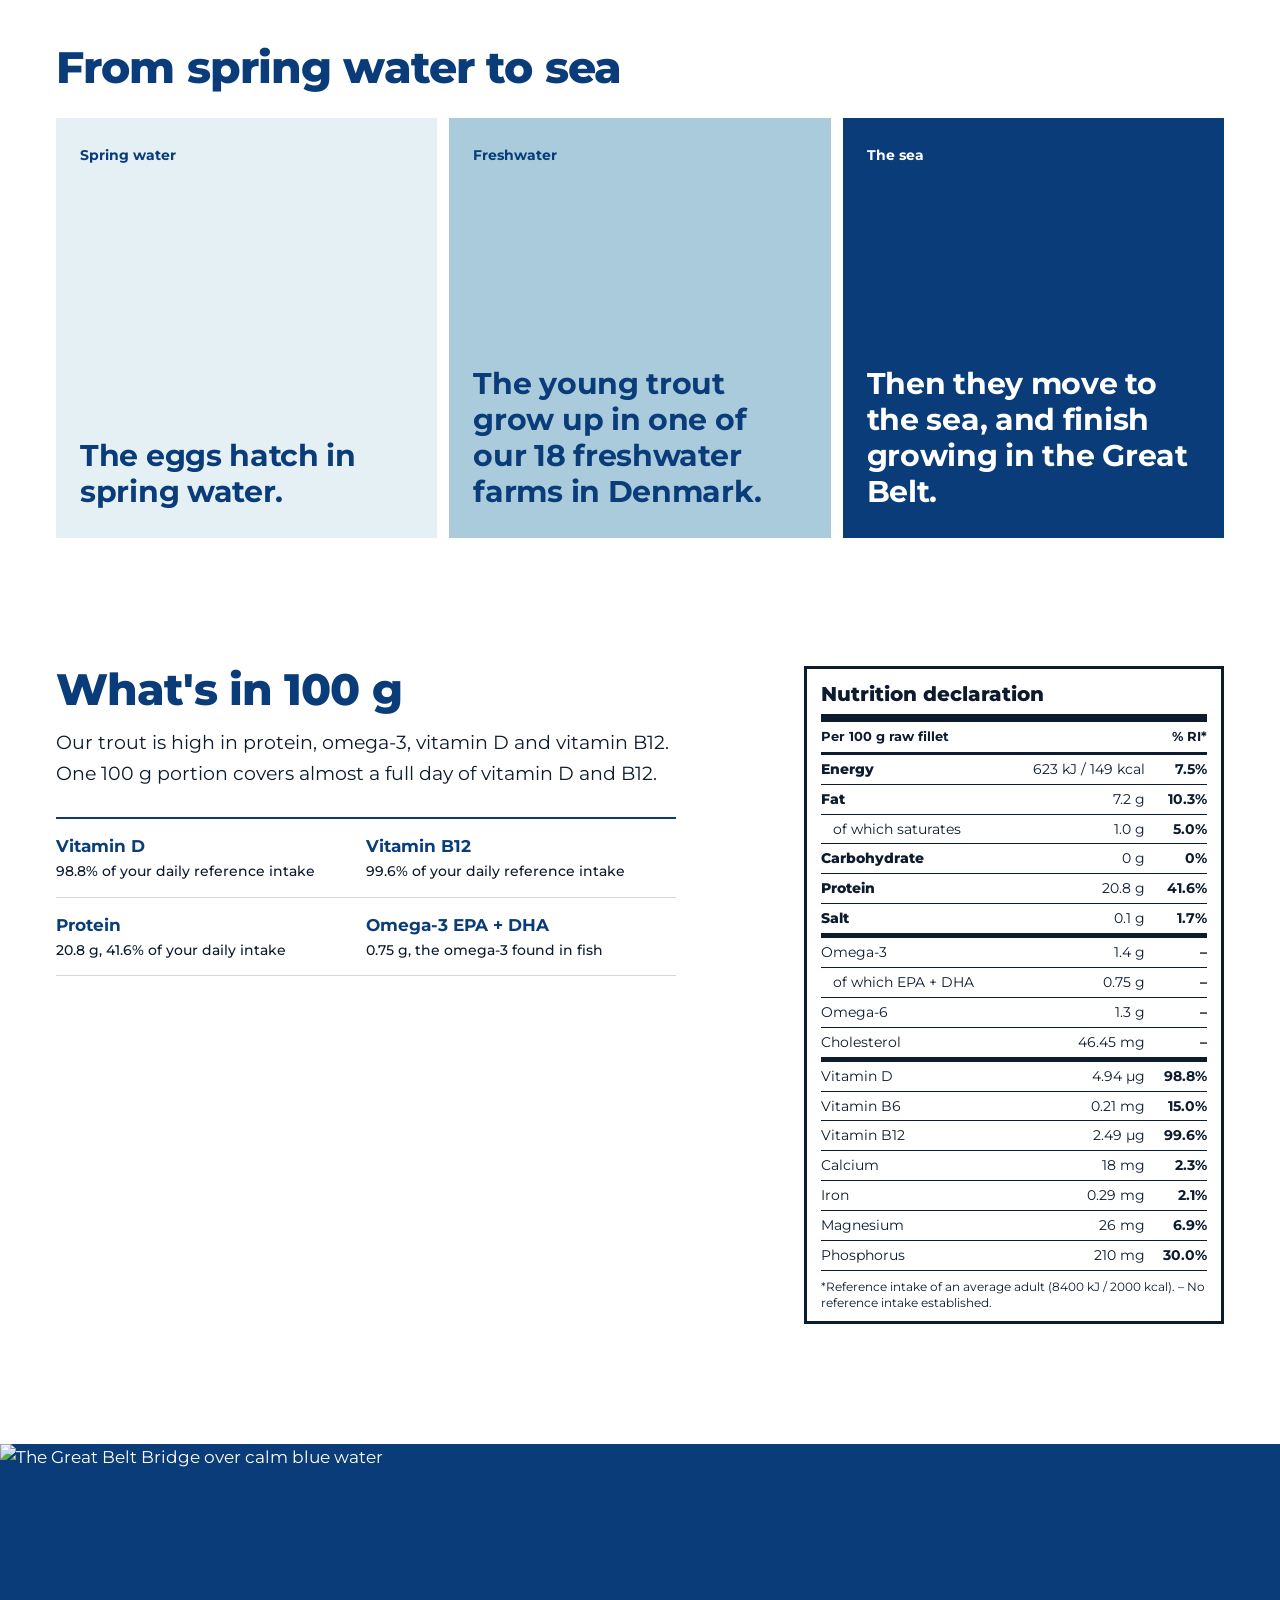
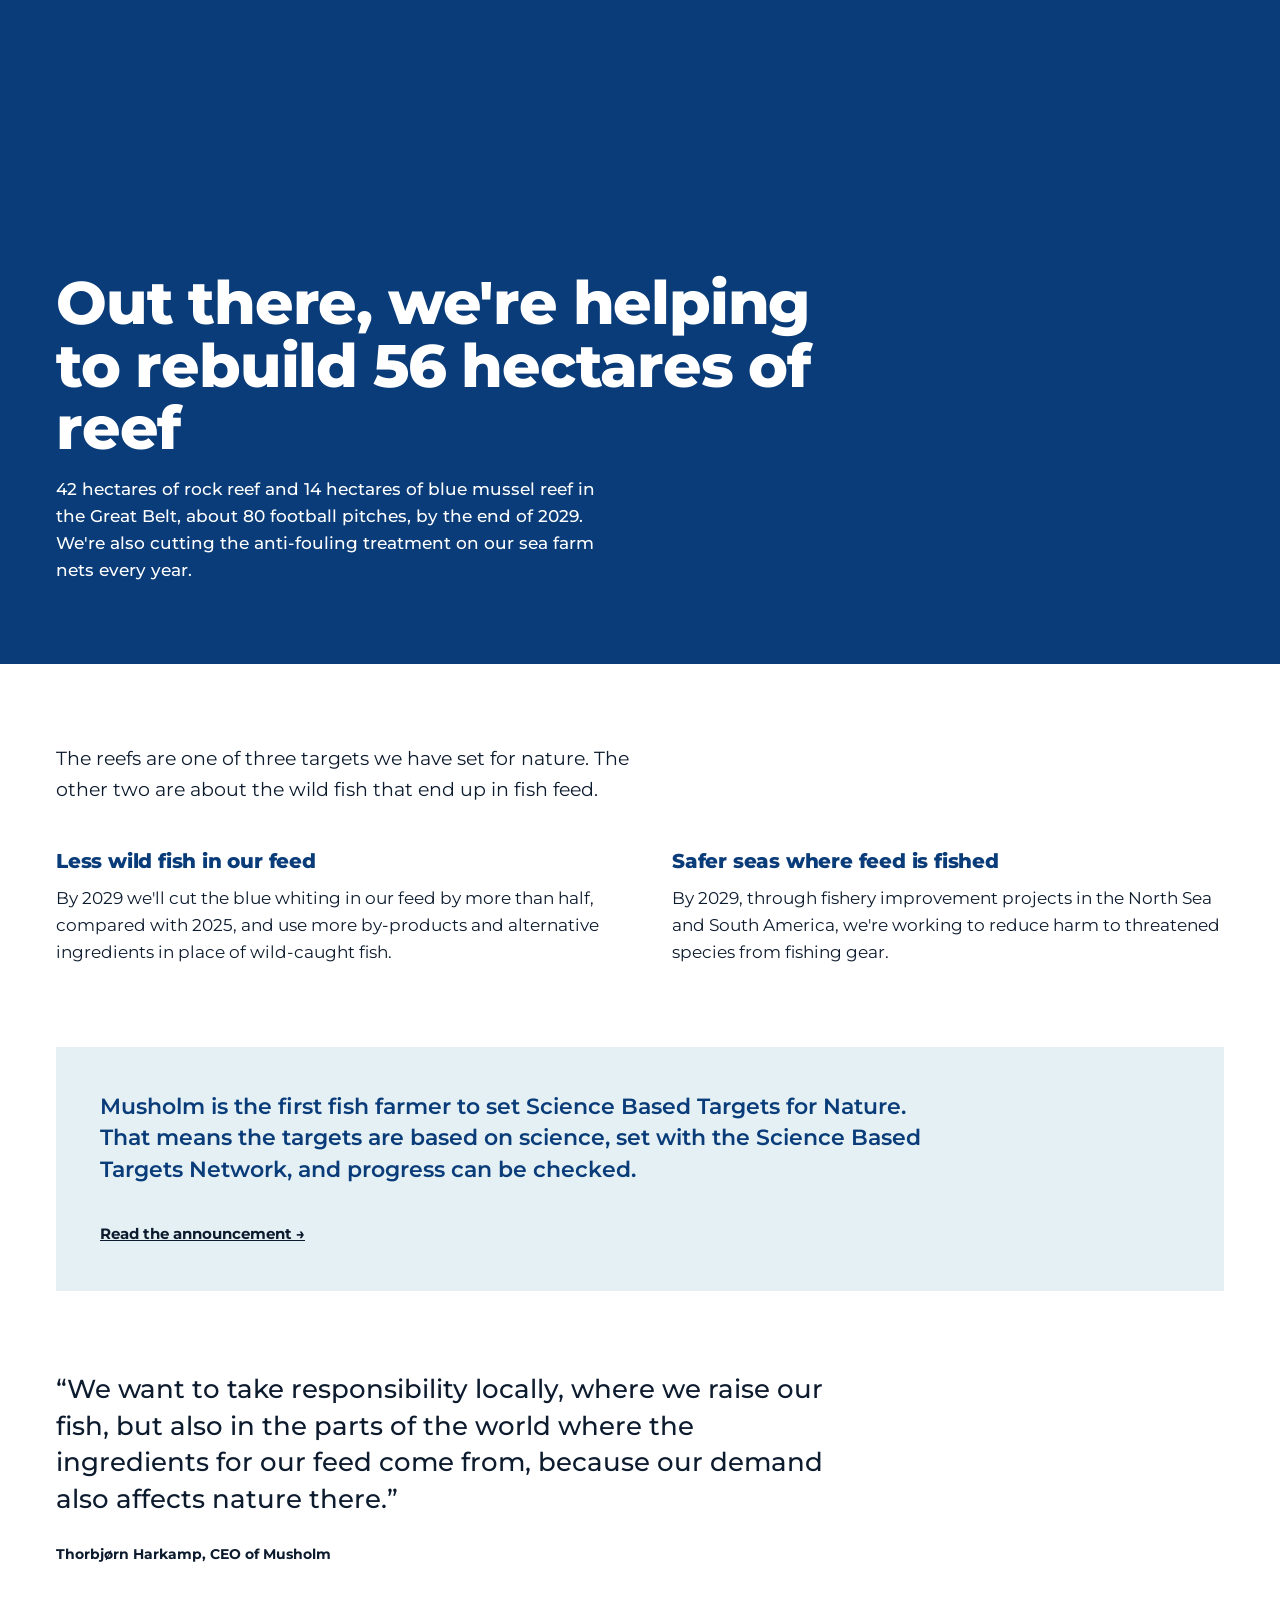
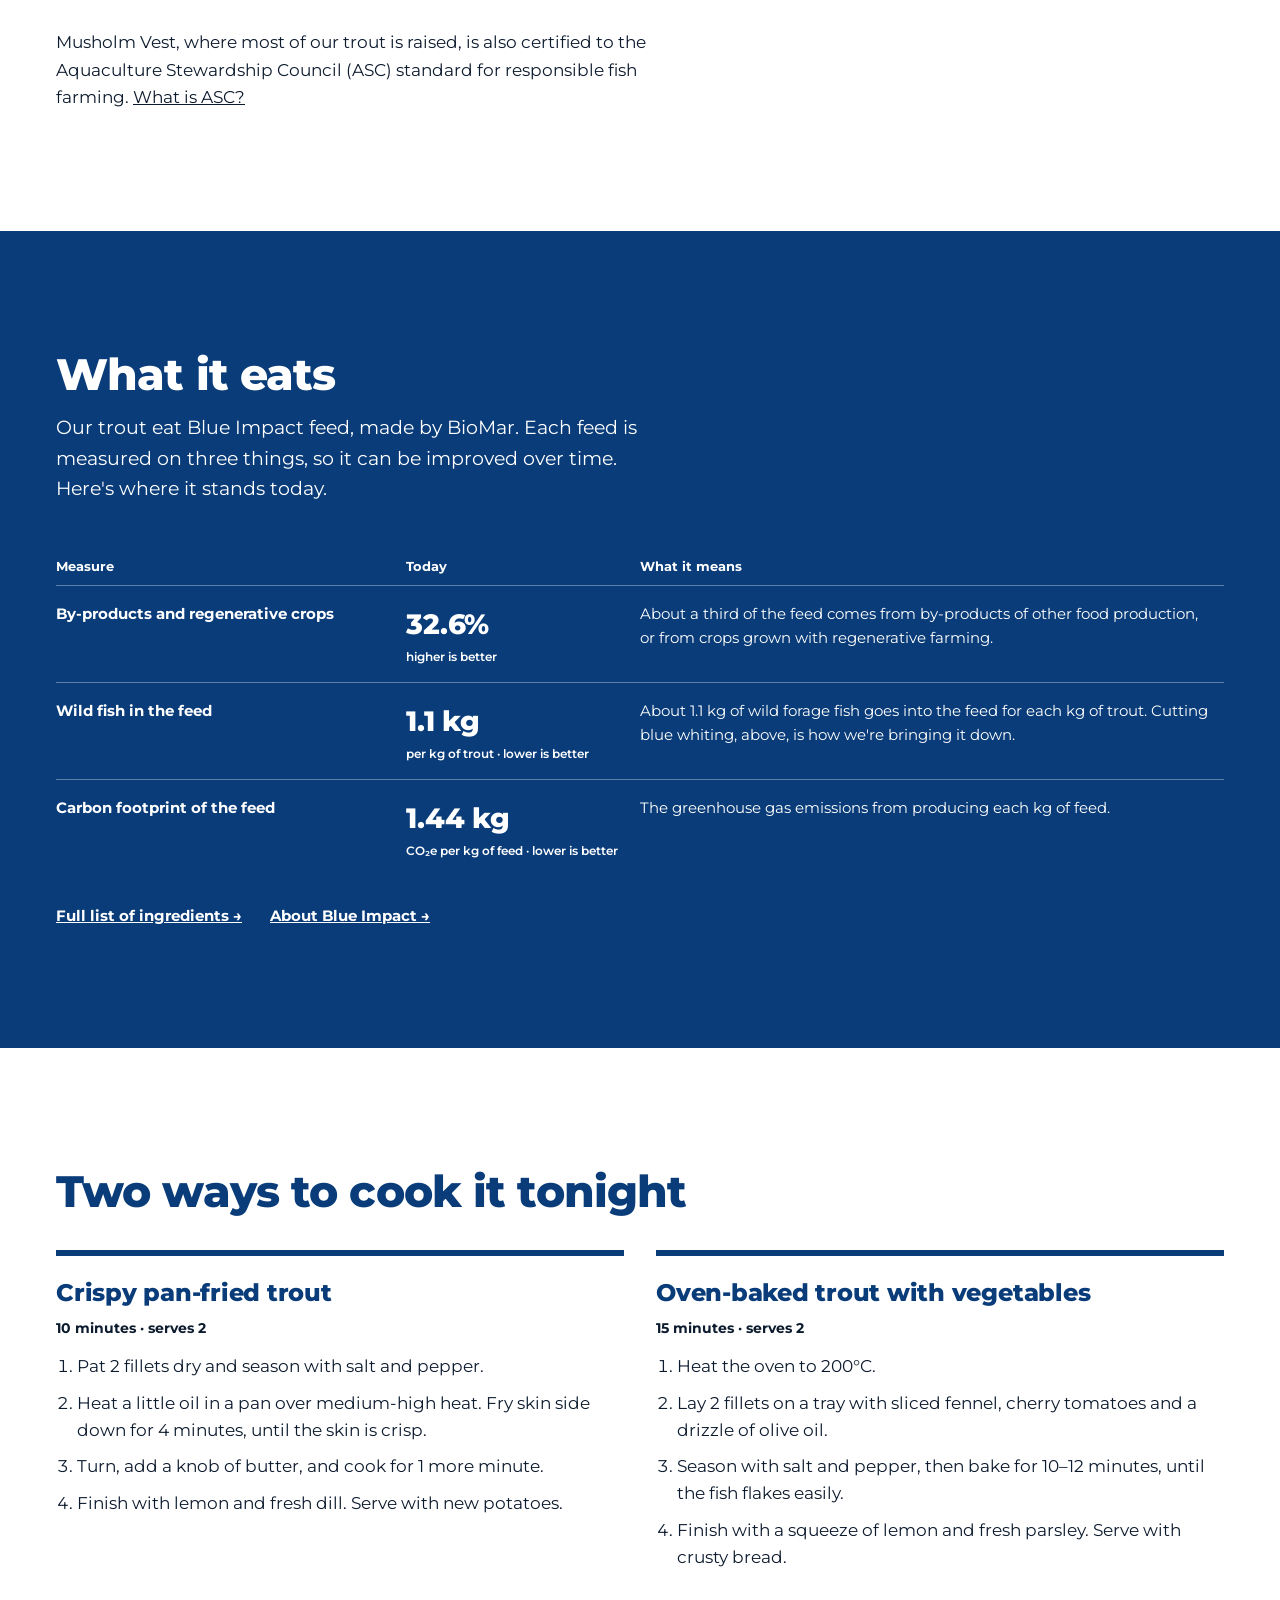
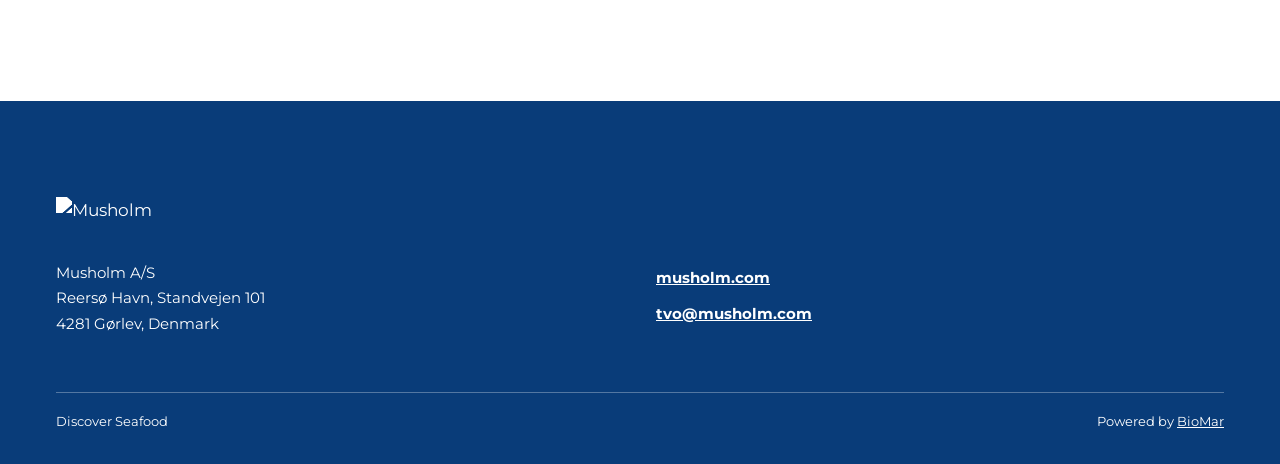
==== commit 3639ae89: "Redesign the concept page around Musholm's brand Replace the generic editorial layout with Musholm b" ====
--- a/musholm/concept/index.html
+++ b/musholm/concept/index.html
@@ -6,417 +6,304 @@
 <title>Musholm Trout — Discover Seafood</title>
 <meta name="description" content="Danish trout from Musholm, raised from spring water to the sea of the Great Belt. ASC certified, and the first fish farmer with Science Based Targets for Nature.">
 <meta property="og:title" content="Musholm Trout — Discover Seafood">
-<meta property="og:description" content="Where your trout comes from, what's in it, and how Musholm looks after the sea it grows in.">
+<meta property="og:description" content="Where your trout grew up, what's in it, and how Musholm looks after the sea it grows in.">
 <meta property="og:image" content="https://images.squarespace-cdn.com/content/v1/6087cdf4156ca6635a3438ee/3b533b76-c3f1-487d-9a6e-48273fa79447/Mushollm.JPG?format=1500w">
-<meta name="theme-color" content="#1d2b45">
+<meta name="theme-color" content="#093c79">
 <link rel="preconnect" href="https://fonts.googleapis.com">
 <link rel="preconnect" href="https://fonts.gstatic.com" crossorigin>
-<link href="https://fonts.googleapis.com/css2?family=Montserrat:wght@400;500;600;700&family=Source+Serif+4:opsz,wght@8..60,500;8..60,600&display=swap" rel="stylesheet">
+<link href="https://fonts.googleapis.com/css2?family=Montserrat:wght@400;500;600;700;800&display=swap" rel="stylesheet">
 <style>
   :root{
-    --ink:#1d2b45;          /* deep navy, close to Discover Seafood's */
-    --ink-soft:#4a5870;
-    --paper:#f6f3ee;        /* warm off-white */
-    --sand:#ece6dc;
-    --line:#d9d2c5;
-    --sea:#0d5c8a;
-    --trout:#d9775a;        /* the colour of the fillet: our one accent */
-    --night:#1d2b45;
-    --serif:"Source Serif 4",Georgia,"Times New Roman",serif;
-    --sans:Montserrat,"Helvetica Neue",Arial,sans-serif;
-    --gutter:clamp(20px,5vw,48px);
+    --blue:#093c79;       /* Musholm's own blue, from the logo */
+    --spring:#e4f0f4;
+    --fresh:#a9cbdc;
+    --ink:#0d1b2e;
+    --rule:#0d1b2e;
+    --pad:clamp(20px,5vw,56px);
   }
   *,*::before,*::after{box-sizing:border-box}
   html{-webkit-text-size-adjust:100%}
-  body{margin:0;background:var(--paper);color:var(--ink);font:400 17px/1.7 var(--sans)}
+  body{margin:0;background:#fff;color:var(--ink);font:400 17px/1.6 Montserrat,"Helvetica Neue",Arial,sans-serif}
   img{display:block;max-width:100%}
-  a{color:var(--sea)}
-  h1,h2,h3{margin:0;font-family:var(--serif);font-weight:600;letter-spacing:-.01em}
-  h2{font-size:clamp(32px,6vw,52px);line-height:1.05}
-  h3{font-size:22px;line-height:1.25}
+  a{color:inherit}
+  h1,h2,h3{margin:0;font-weight:800;letter-spacing:-.02em}
   p{margin:0 0 1em}
   p:last-child{margin-bottom:0}
-
-  .col{max-width:720px;margin:0 auto;padding:0 var(--gutter)}
-  .wide{max-width:1080px;margin:0 auto;padding:0 var(--gutter)}
-  section{padding:clamp(64px,10vw,120px) 0}
-  .lede{font-size:19px;color:var(--ink-soft);margin-top:18px;max-width:34em}
-  .rule{border:0;border-top:1px solid var(--line);margin:0}
-
-  /* masthead */
-  .mast{position:absolute;z-index:3;left:0;right:0;top:0}
-  .mast .wide{display:flex;justify-content:space-between;align-items:center;height:64px;color:#fff;font-size:13px;font-weight:500}
-  .mast img{height:15px;width:auto;filter:brightness(0) invert(1)}
-
-  /* hero */
-  .hero{position:relative;min-height:min(88vh,820px);display:flex;align-items:flex-end;color:#fff;background:var(--night)}
-  .hero img{position:absolute;inset:0;width:100%;height:100%;object-fit:cover}
-  .hero::before{content:"";position:absolute;inset:0;z-index:1;background:linear-gradient(180deg,rgba(29,43,69,.55) 0%,rgba(29,43,69,0) 22%,rgba(29,43,69,0) 45%,rgba(29,43,69,.88) 100%)}
-  .hero .wide{position:relative;z-index:2;width:100%;padding-bottom:clamp(36px,7vw,72px)}
-  .hero h1{font-size:clamp(42px,8.4vw,84px);line-height:1;max-width:11ch}
-  .hero p{font-size:clamp(17px,2.2vw,20px);max-width:30em;margin-top:20px;opacity:.95}
-
-  /* at a glance */
-  .glance{background:var(--paper);padding:0}
-  .glance ul{list-style:none;margin:0;padding:0;display:grid;grid-template-columns:repeat(3,1fr)}
-  .glance li{padding:28px 24px 30px 0;border-bottom:1px solid var(--line)}
-  .glance li + li{padding-left:24px;border-left:1px solid var(--line)}
-  .glance b{display:block;font-family:var(--serif);font-size:22px;font-weight:600;line-height:1.2;margin-bottom:6px}
-  .glance span{font-size:15px;color:var(--ink-soft);line-height:1.55;display:block}
-
-  /* your pack */
-  .pack{margin-top:clamp(40px,6vw,64px);border:1.5px dashed var(--line);border-radius:6px;padding:22px 24px;display:grid;grid-template-columns:auto 1fr;gap:18px;align-items:center;background:#fbf9f5}
-  .pack svg{width:44px;height:44px}
-  .pack b{display:block;font-size:15px}
-  .pack p{font-size:15px;color:var(--ink-soft);margin:2px 0 0}
-
-  /* journey */
-  .journey{list-style:none;margin:56px 0 0;padding:0;position:relative}
-  .journey::before{content:"";position:absolute;left:0;top:14px;bottom:14px;width:2px;background:linear-gradient(var(--sea),var(--sea)) left/2px 100% no-repeat;opacity:.35}
-  .journey li{position:relative;padding:0 0 44px 36px}
-  .journey li:last-child{padding-bottom:0}
-  .journey li::before{content:"";position:absolute;left:-6px;top:12px;width:14px;height:14px;border-radius:50%;background:var(--paper);border:2px solid var(--sea)}
-  .journey li:last-child::before{background:var(--trout);border-color:var(--trout)}
-  .journey .big{display:block;font-family:var(--serif);font-size:clamp(40px,7vw,64px);line-height:1;font-weight:600;color:var(--sea)}
-  .journey li:last-child .big{color:var(--trout)}
-  .journey h3{margin:8px 0 6px}
-  .journey p{color:var(--ink-soft);max-width:32em}
-  .bleed{margin-top:clamp(48px,7vw,80px)}
-  .bleed img{width:100%;height:clamp(240px,46vw,520px);object-fit:cover}
-  .caption{font-size:13px;color:var(--ink-soft);margin-top:10px}
-
-  /* nutrition */
-  .statement{font-family:var(--serif);font-size:clamp(28px,4.6vw,40px);line-height:1.2;font-weight:500;margin-top:24px}
-  .statement em{font-style:normal;color:var(--trout)}
-  .nums{display:grid;grid-template-columns:repeat(4,1fr);margin-top:40px;border-top:1px solid var(--line)}
-  .nums div{padding:20px 16px 0 0}
-  .nums b{display:block;font-family:var(--serif);font-size:30px;font-weight:600;line-height:1.1}
-  .nums span{display:block;font-size:14px;color:var(--ink-soft);line-height:1.45;margin-top:6px}
-
-  details{border-top:1px solid var(--line);border-bottom:1px solid var(--line);margin-top:40px}
-  summary{list-style:none;cursor:pointer;padding:18px 0;font-weight:600;display:flex;justify-content:space-between;align-items:center;gap:16px}
-  summary::-webkit-details-marker{display:none}
-  summary::after{content:"";flex:none;width:14px;height:14px;background:
-      linear-gradient(currentColor,currentColor) center/100% 1.5px no-repeat,
-      linear-gradient(currentColor,currentColor) center/1.5px 100% no-repeat}
-  details[open] summary::after{background:linear-gradient(currentColor,currentColor) center/100% 1.5px no-repeat}
-  details .body{padding:0 0 22px}
-  table{width:100%;border-collapse:collapse;font-size:15px}
-  th,td{padding:8px 0;border-top:1px solid var(--line);text-align:left;font-weight:400}
-  td{text-align:right;padding-left:12px;white-space:nowrap}
-  td + td{width:5.5em;color:var(--ink-soft)}
-  thead th,thead td{border-top:0;font-size:13px;font-weight:600;color:var(--ink-soft)}
-  .indent{padding-left:14px;color:var(--ink-soft)}
-  .fine{font-size:13px;color:var(--ink-soft);margin-top:12px}
-
-  /* nature (dark) */
-  .dark{background:var(--night);color:#f2f0eb}
-  .dark .lede{color:#c9cfd9}
-  .dark a{color:#fff}
-  .figures{display:grid;grid-template-columns:repeat(3,1fr);gap:clamp(24px,4vw,48px);margin-top:56px}
-  .figures .n{display:block;font-family:var(--serif);font-size:clamp(56px,8vw,84px);line-height:.95;font-weight:600;color:#fff}
-  .figures .n small{font-size:.42em;font-weight:500;margin-left:4px}
-  .figures h3{font-family:var(--sans);font-size:16px;font-weight:600;margin:16px 0 8px;color:#fff}
-  .figures p{font-size:15px;color:#c9cfd9;line-height:1.6}
-  .figures .by{display:block;margin-top:12px;font-size:13px;font-weight:600;color:var(--trout)}
-  .pull{margin:clamp(64px,9vw,104px) 0 0;padding:0;border:0}
-  .pull p{font-family:var(--serif);font-size:clamp(24px,3.6vw,34px);line-height:1.3;font-weight:500;color:#fff;max-width:26em}
-  .pull footer{margin-top:18px;font-size:14px;color:#c9cfd9}
-  .first{display:grid;grid-template-columns:1fr 1.1fr;gap:clamp(24px,5vw,64px);align-items:center;margin-top:clamp(64px,9vw,104px);padding-top:clamp(48px,6vw,72px);border-top:1px solid rgba(255,255,255,.15)}
-  .first img{width:100%;height:100%;min-height:260px;object-fit:cover;border-radius:4px}
-  .first h3{font-size:clamp(26px,3.4vw,34px);color:#fff;margin-bottom:14px}
-  .first p{color:#c9cfd9;font-size:16px}
-  .first a{font-weight:600}
-
-  /* feed meters */
-  .meters{margin-top:48px;display:grid;gap:40px}
-  .meter .top{display:flex;justify-content:space-between;align-items:baseline;gap:16px}
-  .meter h3{font-family:var(--sans);font-size:16px;font-weight:600}
-  .meter .val{font-family:var(--serif);font-size:34px;font-weight:600;line-height:1;white-space:nowrap}
-  .meter .val small{font-family:var(--sans);font-size:13px;font-weight:500;color:var(--ink-soft);margin-left:4px}
-  .track{position:relative;height:10px;background:var(--sand);border-radius:5px;margin:14px 0 8px}
-  .fill{position:absolute;left:0;top:0;bottom:0;border-radius:5px;background:var(--sea)}
-  .mark{position:absolute;top:-5px;bottom:-5px;width:2px;background:var(--ink);opacity:.5}
-  .scale{display:flex;justify-content:space-between;font-size:12px;color:var(--ink-soft)}
-  .meter p{font-size:15px;color:var(--ink-soft);margin-top:12px;max-width:36em}
-  .dir{font-size:12px;font-weight:600;color:var(--ink-soft)}
-  .feedlinks{margin-top:44px;display:flex;flex-wrap:wrap;gap:12px 28px;font-weight:600;font-size:15px}
-
-  /* cook */
-  .cook{background:var(--sand)}
-  .recipes{display:grid;grid-template-columns:1fr 1fr;gap:clamp(24px,4vw,48px);margin-top:48px}
-  .recipe{background:var(--paper);border-radius:6px;padding:28px 26px 30px}
-  .recipe .time{display:block;font-size:13px;font-weight:600;color:var(--trout);margin-bottom:6px}
-  .recipe h3{font-size:26px;margin-bottom:18px}
-  .recipe ol{margin:0;padding:0;list-style:none;counter-reset:s}
-  .recipe li{counter-increment:s;position:relative;padding:12px 0 12px 40px;border-top:1px solid var(--line);font-size:16px;line-height:1.55}
-  .recipe li::before{content:counter(s);position:absolute;left:0;top:10px;font-family:var(--serif);font-size:22px;font-weight:600;color:var(--sea)}
-
-  /* about */
-  .about{display:grid;grid-template-columns:1.2fr 1fr;gap:clamp(32px,6vw,80px)}
-  .about h2{font-size:clamp(30px,4.6vw,42px)}
-  .about address{font-style:normal;color:var(--ink-soft);line-height:1.7;margin-top:18px}
-  .about .links a{display:block;font-weight:600;padding:14px 0;border-top:1px solid var(--line);text-decoration:none;color:var(--ink)}
-  .about .links a:last-child{border-bottom:1px solid var(--line)}
-  .about .links a::after{content:"→";float:right;color:var(--sea)}
-  .site-foot{border-top:1px solid var(--line);padding:22px 0 calc(22px + env(safe-area-inset-bottom,0px));font-size:13px;color:var(--ink-soft)}
-  .site-foot .wide{display:flex;justify-content:space-between;flex-wrap:wrap;gap:8px}
-
-  :focus-visible{outline:3px solid var(--trout);outline-offset:3px}
-
-  @media (max-width:760px){
-    .glance ul{grid-template-columns:1fr}
-    .glance li,.glance li + li{padding:20px 0;border-left:0}
-    .nums{grid-template-columns:1fr 1fr;row-gap:22px}
-    .figures,.recipes,.about,.first{grid-template-columns:1fr}
-    .figures{gap:44px}
-    .first img{min-height:220px}
+  .pad{padding-left:var(--pad);padding-right:var(--pad)}
+  .measure{max-width:620px}
+
+  /* 1. cover */
+  .cover{position:relative;height:100svh;min-height:560px;max-height:960px;color:#fff;overflow:hidden;background:var(--blue)}
+  .cover > .photo{position:absolute;inset:0;width:100%;height:100%;object-fit:cover}
+  .cover::after{content:"";position:absolute;left:0;right:0;bottom:0;height:55%;background:linear-gradient(transparent,rgba(9,60,121,.85))}
+  .cover .mark{position:absolute;z-index:1;top:max(24px,env(safe-area-inset-top));left:var(--pad);width:min(420px,62vw);filter:brightness(0) invert(1)}
+  .cover .words{position:absolute;z-index:1;left:var(--pad);right:var(--pad);bottom:clamp(28px,6vw,64px)}
+  .cover h1{font-size:clamp(36px,7vw,72px);line-height:1.02;max-width:12em}
+  .cover p{font-size:16px;font-weight:500;margin-top:14px;max-width:28em}
+
+  /* 2. map */
+  .where{position:relative;background:var(--spring)}
+  .where iframe{display:block;width:100%;height:min(78svh,640px);border:0;pointer-events:none;filter:saturate(.75)}
+  .where .label{position:absolute;top:var(--pad);left:var(--pad);right:var(--pad);max-width:400px;background:#fff;padding:20px 22px;box-shadow:0 1px 0 rgba(13,27,46,.08)}
+  .where h2{font-size:clamp(24px,3.4vw,32px);line-height:1.1;color:var(--blue)}
+  .where .label p{font-size:15px;margin-top:10px}
+  .where .open{position:absolute;right:var(--pad);bottom:28px;background:var(--blue);color:#fff;text-decoration:none;font-weight:700;font-size:14px;padding:12px 16px}
+
+  /* 3. life cycle, swipeable */
+  .cycle{padding-top:clamp(56px,9vw,104px)}
+  .cycle h2,.block h2{font-size:clamp(28px,4.4vw,44px);line-height:1.05;color:var(--blue)}
+  .cycle .hint{font-size:14px;font-weight:600;margin-top:10px}
+  .track{display:grid;grid-auto-flow:column;grid-auto-columns:min(82vw,420px);gap:12px;overflow-x:auto;scroll-snap-type:x mandatory;padding:28px var(--pad) 8px;scrollbar-width:none;-webkit-overflow-scrolling:touch}
+  .track::-webkit-scrollbar{display:none}
+  .panel{scroll-snap-align:start;scroll-margin-left:var(--pad);min-height:clamp(320px,52vh,420px);padding:26px 24px 28px;display:flex;flex-direction:column;justify-content:space-between}
+  .panel .step{font-weight:700;font-size:14px}
+  .panel p{font-size:clamp(24px,3vw,30px);line-height:1.2;font-weight:700;letter-spacing:-.01em}
+  .p1{background:var(--spring);color:var(--blue)}
+  .p2{background:var(--fresh);color:var(--blue)}
+  .p3{background:var(--blue);color:#fff}
+  @media (min-width:1000px){
+    .track{grid-auto-flow:row;grid-template-columns:repeat(3,1fr);overflow:visible}
+    .cycle .hint{display:none}
+  }
+
+  /* 4. nutrition label */
+  .block{padding-top:clamp(64px,10vw,120px);padding-bottom:clamp(64px,10vw,120px)}
+  .twocol{display:grid;grid-template-columns:1fr minmax(300px,420px);gap:clamp(32px,6vw,96px);align-items:start}
+  .block .intro{font-size:19px;margin-top:16px}
+  .label-box{border:3px solid var(--rule);padding:12px 14px 10px;font-size:14px;line-height:1.35;background:#fff}
+  .label-box h3{font-size:20px;letter-spacing:0;font-weight:800;border-bottom:8px solid var(--rule);padding-bottom:6px}
+  .label-box .sub{display:flex;justify-content:space-between;font-weight:700;border-bottom:3px solid var(--rule);padding:6px 0;font-size:13px}
+  .label-box table{width:100%;border-collapse:collapse}
+  .label-box th,.label-box td{padding:5px 0;border-bottom:1px solid var(--rule);text-align:left;font-weight:400;vertical-align:top}
+  .label-box td{text-align:right;white-space:nowrap;padding-left:10px}
+  .label-box td.ri{width:4.4em;font-weight:700}
+  .label-box th.b{font-weight:800}
+  .label-box .in{padding-left:12px}
+  .label-box tr.thick th,.label-box tr.thick td{border-bottom:5px solid var(--rule)}
+  .label-box .note{font-size:12px;margin-top:8px}
+  .high{display:flex;flex-wrap:wrap;gap:0;margin-top:28px;border-top:2px solid var(--blue)}
+  .high span{flex:1 1 50%;padding:14px 12px 14px 0;border-bottom:1px solid #cfd8e3;font-weight:700;color:var(--blue)}
+  .high span em{display:block;font-style:normal;font-weight:500;font-size:14px;color:var(--ink)}
+
+  /* 5. nature */
+  .reef{position:relative;color:#fff;min-height:min(92svh,820px);display:flex;align-items:flex-end;background:var(--blue)}
+  .reef img{position:absolute;inset:0;width:100%;height:100%;object-fit:cover}
+  .reef::after{content:"";position:absolute;inset:0;background:linear-gradient(180deg,rgba(9,60,121,0) 35%,rgba(9,60,121,.9) 100%)}
+  .reef .words{position:relative;z-index:1;padding-bottom:clamp(36px,7vw,80px)}
+  .reef h2{font-size:clamp(32px,5.6vw,60px);line-height:1.04;max-width:13em}
+  .reef p{font-size:17px;font-weight:500;margin-top:16px;max-width:32em}
+  .targets{display:grid;grid-template-columns:1fr 1fr;gap:clamp(28px,5vw,72px);margin-top:40px}
+  .targets h3{font-size:20px;color:var(--blue);margin-bottom:8px;letter-spacing:-.01em}
+  .first{background:var(--spring);padding:clamp(28px,4vw,44px);margin-top:clamp(48px,7vw,80px)}
+  .first p{font-size:clamp(19px,2.2vw,22px);line-height:1.45;font-weight:600;color:var(--blue);max-width:38em}
+  .first a{display:inline-block;margin-top:14px;font-weight:700;font-size:15px}
+  .quote{margin:clamp(48px,7vw,80px) 0 0;max-width:780px}
+  .quote p{font-size:clamp(20px,2.6vw,26px);line-height:1.4;font-weight:500}
+  .quote footer{margin-top:12px;font-size:14px;font-weight:700}
+
+  /* 6. feed */
+  .feed{background:var(--blue);color:#fff}
+  .feed h2{color:#fff}
+  .feed table{width:100%;border-collapse:collapse;margin-top:36px;font-size:15px}
+  .feed th,.feed td{text-align:left;vertical-align:top;padding:16px 16px 16px 0;border-top:1px solid rgba(255,255,255,.35)}
+  .feed thead th{font-size:13px;font-weight:700;border-top:0;padding-bottom:8px}
+  .feed tbody th{font-weight:700;width:30%}
+  .feed .num{font-size:28px;font-weight:800;white-space:nowrap;letter-spacing:-.01em;width:20%}
+  .feed .num small{display:block;font-size:12px;font-weight:600;letter-spacing:0}
+  .feed .links{margin-top:28px;display:flex;flex-wrap:wrap;gap:10px 28px;font-weight:700;font-size:15px}
+
+  /* 7. recipes */
+  .recipes{display:grid;grid-template-columns:1fr 1fr;gap:clamp(20px,3vw,32px);margin-top:36px}
+  .recipe{border-top:6px solid var(--blue);padding-top:18px}
+  .recipe h3{font-size:24px;letter-spacing:-.01em;color:var(--blue)}
+  .recipe .time{font-size:14px;font-weight:700;margin:4px 0 14px}
+  .recipe ol{margin:0;padding-left:1.25em}
+  .recipe li{margin-bottom:.55em}
+
+  /* 8. end */
+  .end{background:var(--blue);color:#fff;padding-top:clamp(56px,8vw,96px);padding-bottom:calc(32px + env(safe-area-inset-bottom,0px))}
+  .end .mark{width:min(320px,58vw);filter:brightness(0) invert(1)}
+  .end .cols{display:grid;grid-template-columns:1fr 1fr;gap:32px;margin-top:36px;font-size:15px}
+  .end address{font-style:normal;line-height:1.7}
+  .end .links a{display:block;font-weight:700;padding:6px 0}
+  .end .small{margin-top:56px;padding-top:18px;border-top:1px solid rgba(255,255,255,.3);font-size:13px;display:flex;justify-content:space-between;flex-wrap:wrap;gap:8px}
+
+  :focus-visible{outline:3px solid #f2b705;outline-offset:3px}
+
+  @media (max-width:820px){
+    .twocol,.targets,.recipes,.end .cols{grid-template-columns:1fr}
+    .feed thead{display:none}
+    .feed tr{display:grid;grid-template-columns:1fr auto;border-top:1px solid rgba(255,255,255,.35);padding:14px 0}
+    .feed th,.feed td{border:0;padding:0}
+    .feed tbody th{width:auto}
+    .feed .num{width:auto;text-align:right;font-size:24px}
+    .feed td.what{grid-column:1 / -1;padding-top:6px;font-size:14px}
   }
 </style>
 </head>
 <body>
 
-<header class="mast">
-  <div class="wide">
-    <img src="https://images.squarespace-cdn.com/content/v1/6087cdf4156ca6635a3438ee/eac08f94-0143-4895-97fb-afcc75af25bb/Musholm+PNG+high.png?format=500w" alt="Musholm">
-    <span>Discover Seafood</span>
+<header class="cover">
+  <img class="photo" src="https://images.squarespace-cdn.com/content/v1/6087cdf4156ca6635a3438ee/3b533b76-c3f1-487d-9a6e-48273fa79447/Mushollm.JPG?format=2500w" alt="A Musholm sea farm in the Great Belt under a cloudy sky">
+  <img class="mark" src="https://images.squarespace-cdn.com/content/v1/6087cdf4156ca6635a3438ee/eac08f94-0143-4895-97fb-afcc75af25bb/Musholm+PNG+high.png?format=750w" alt="Musholm">
+  <div class="words">
+    <h1>Danish trout, finished in the sea of the Great Belt</h1>
+    <p>You've scanned a pack of Musholm trout. Here's where it grew up and what's in it.</p>
   </div>
 </header>
 
-<div class="hero">
-  <img src="https://images.squarespace-cdn.com/content/v1/6087cdf4156ca6635a3438ee/3b533b76-c3f1-487d-9a6e-48273fa79447/Mushollm.JPG?format=2500w" alt="A Musholm sea farm in the Great Belt under a wide, cloudy sky">
-  <div class="wide">
-    <h1>From spring water to the Great Belt.</h1>
-    <p>The trout in your hands was raised in Denmark by Musholm. Here's its story, in about two minutes.</p>
-  </div>
-</div>
-
 <main>
 
-<div class="glance">
-  <div class="wide">
-    <ul>
-      <li><b>Raised in Denmark</b><span>In 18 freshwater farms and three sea farms, from Reersø on the Great Belt.</span></li>
-      <li><b>ASC certified</b><span>Musholm Vest, where most of our trout is raised, meets the ASC standard.</span></li>
-      <li><b>A first for nature</b><span>The first fish farmer to set Science Based Targets for Nature.</span></li>
-    </ul>
-  </div>
-</div>
-
-<section id="journey">
-  <div class="col">
-    <h2>One trout, three waters.</h2>
-    <p class="lede">We raise our trout in stages that follow the fish's own life cycle.</p>
-
-    <ol class="journey">
-      <li>
-        <span class="big">Spring water</span>
-        <h3>Where it starts</h3>
-        <p>The eggs hatch in spring water.</p>
-      </li>
-      <li>
-        <span class="big">18 farms</span>
-        <h3>Growing up in freshwater</h3>
-        <p>The young trout grow in our freshwater farms across Denmark.</p>
-      </li>
-      <li>
-        <span class="big">3 sea farms</span>
-        <h3>Finished in the sea</h3>
-        <p>Then they move out to our sea farms in the Great Belt, the strait between Zealand and Funen.</p>
-      </li>
-      <li>
-        <span class="big">1 trout</span>
-        <h3>In your hands</h3>
-        <p>From the sea to the pack you just scanned.</p>
-      </li>
-    </ol>
-
-    <div class="pack" role="note">
-      <svg viewBox="0 0 44 44" fill="none" stroke="#0d5c8a" stroke-width="1.8" aria-hidden="true"><rect x="7" y="7" width="12" height="12"/><rect x="25" y="7" width="12" height="12"/><rect x="7" y="25" width="12" height="12"/><path d="M25 25h5v5h-5zM32 32h5v5h-5zM25 34v3M34 25h3"/></svg>
+<section class="where" aria-labelledby="where-h">
+  <iframe title="Map of the Great Belt, Denmark, with Musholm at Reersø marked" src="https://www.openstreetmap.org/export/embed.html?bbox=10.55%2C55.25%2C11.65%2C55.78&amp;layer=mapnik&amp;marker=55.517006%2C11.118734" tabindex="-1"></iframe>
+  <div class="label">
+    <h2 id="where-h">This is where your trout grew up</h2>
+    <p>Musholm's three sea farms are in the Great Belt, the strait between Zealand and Funen. We're based at Reersø harbour, marked on the map.</p>
+  </div>
+  <a class="open" href="https://www.openstreetmap.org/?mlat=55.517006&amp;mlon=11.118734#map=10/55.5170/11.1187" target="_blank" rel="noopener">Open map</a>
+</section>
+
+<section class="cycle" aria-labelledby="cycle-h">
+  <div class="pad">
+    <h2 id="cycle-h">From spring water to sea</h2>
+    <p class="hint">Swipe through its life →</p>
+  </div>
+  <div class="track" tabindex="0" aria-label="The trout's life cycle, three steps">
+    <div class="panel p1"><span class="step">Spring water</span><p>The eggs hatch in spring water.</p></div>
+    <div class="panel p2"><span class="step">Freshwater</span><p>The young trout grow up in one of our 18 freshwater farms in Denmark.</p></div>
+    <div class="panel p3"><span class="step">The sea</span><p>Then they move to the sea, and finish growing in the Great Belt.</p></div>
+  </div>
+</section>
+
+<section class="block pad" aria-labelledby="nut-h">
+  <div class="twocol">
+    <div class="measure">
+      <h2 id="nut-h">What's in 100 g</h2>
+      <p class="intro">Our trout is high in protein, omega-3, vitamin D and vitamin B12. One 100 g portion covers almost a full day of vitamin D and B12.</p>
+      <div class="high">
+        <span>Vitamin D<em>98.8% of your daily reference intake</em></span>
+        <span>Vitamin B12<em>99.6% of your daily reference intake</em></span>
+        <span>Protein<em>20.8 g, 41.6% of your daily intake</em></span>
+        <span>Omega-3 EPA + DHA<em>0.75 g, the omega-3 found in fish</em></span>
+      </div>
+    </div>
+    <div class="label-box" role="table" aria-label="Nutrition declaration per 100 g raw fillet">
+      <h3>Nutrition declaration</h3>
+      <div class="sub"><span>Per 100 g raw fillet</span><span>% RI*</span></div>
+      <table>
+        <tr><th class="b">Energy</th><td>623 kJ / 149 kcal</td><td class="ri">7.5%</td></tr>
+        <tr><th class="b">Fat</th><td>7.2 g</td><td class="ri">10.3%</td></tr>
+        <tr><th class="in">of which saturates</th><td>1.0 g</td><td class="ri">5.0%</td></tr>
+        <tr><th class="b">Carbohydrate</th><td>0 g</td><td class="ri">0%</td></tr>
+        <tr><th class="b">Protein</th><td>20.8 g</td><td class="ri">41.6%</td></tr>
+        <tr class="thick"><th class="b">Salt</th><td>0.1 g</td><td class="ri">1.7%</td></tr>
+        <tr><th>Omega-3</th><td>1.4 g</td><td class="ri">–</td></tr>
+        <tr><th class="in">of which EPA + DHA</th><td>0.75 g</td><td class="ri">–</td></tr>
+        <tr><th>Omega-6</th><td>1.3 g</td><td class="ri">–</td></tr>
+        <tr class="thick"><th>Cholesterol</th><td>46.45 mg</td><td class="ri">–</td></tr>
+        <tr><th>Vitamin D</th><td>4.94 µg</td><td class="ri">98.8%</td></tr>
+        <tr><th>Vitamin B6</th><td>0.21 mg</td><td class="ri">15.0%</td></tr>
+        <tr><th>Vitamin B12</th><td>2.49 µg</td><td class="ri">99.6%</td></tr>
+        <tr><th>Calcium</th><td>18 mg</td><td class="ri">2.3%</td></tr>
+        <tr><th>Iron</th><td>0.29 mg</td><td class="ri">2.1%</td></tr>
+        <tr><th>Magnesium</th><td>26 mg</td><td class="ri">6.9%</td></tr>
+        <tr><th>Phosphorus</th><td>210 mg</td><td class="ri">30.0%</td></tr>
+      </table>
+      <p class="note">*Reference intake of an average adult (8400 kJ / 2000 kcal). – No reference intake established.</p>
+    </div>
+  </div>
+</section>
+
+<section aria-labelledby="reef-h">
+  <div class="reef">
+    <img src="https://images.squarespace-cdn.com/content/v1/6087cdf4156ca6635a3438ee/ae329ce2-c77b-4d39-a3b9-88b5748c5c0e/file+%281%29+%281%29.jpg?format=2500w" alt="The Great Belt Bridge over calm blue water" loading="lazy">
+    <div class="words pad">
+      <h2 id="reef-h">Out there, we're helping to rebuild 56 hectares of reef</h2>
+      <p>42 hectares of rock reef and 14 hectares of blue mussel reef in the Great Belt, about 80 football pitches, by the end of 2029. We're also cutting the anti-fouling treatment on our sea farm nets every year.</p>
+    </div>
+  </div>
+
+  <div class="block pad" style="padding-top:clamp(48px,7vw,80px)">
+    <p class="measure" style="font-size:19px">The reefs are one of three targets we have set for nature. The other two are about the wild fish that end up in fish feed.</p>
+    <div class="targets">
       <div>
-        <b>Coming next: your pack's own story</b>
-        <p>With batch codes in the QR code, this page could show which sea farm your trout came from and when it was harvested.</p>
-      </div>
-    </div>
-  </div>
-
-  <figure class="bleed wide" style="margin-bottom:0">
-    <img src="https://images.squarespace-cdn.com/content/v1/6087cdf4156ca6635a3438ee/ae329ce2-c77b-4d39-a3b9-88b5748c5c0e/file+%281%29+%281%29.jpg?format=2500w" alt="The Great Belt Bridge stretching across calm blue water" loading="lazy">
-    <figcaption class="caption">The Great Belt, home to our sea farms.</figcaption>
-  </figure>
-</section>
-
-<hr class="rule">
-
-<section id="nutrition">
-  <div class="col">
-    <h2>What's in it.</h2>
-    <p class="statement">100 g of our trout gives you <em>almost a full day's</em> vitamin D and vitamin B12.</p>
-    <p class="lede">It's also high in protein and omega-3. Figures per 100 g of raw fillet.</p>
-    <div class="nums">
-      <div><b>99%</b><span>of your daily vitamin D</span></div>
-      <div><b>100%</b><span>of your daily vitamin B12</span></div>
-      <div><b>20.8 g</b><span>protein, 42% of your daily intake</span></div>
-      <div><b>0.75 g</b><span>omega-3 EPA + DHA</span></div>
-    </div>
-    <details>
-      <summary>Full nutrition table</summary>
-      <div class="body">
-        <table>
-          <thead><tr><th>Per 100 g raw fillet</th><td>Amount</td><td>% RI*</td></tr></thead>
-          <tbody>
-            <tr><th>Energy</th><td>623 kJ / 149 kcal</td><td>7.5%</td></tr>
-            <tr><th>Fat</th><td>7.2 g</td><td>10.3%</td></tr>
-            <tr><th class="indent">of which saturates</th><td>1.0 g</td><td>5.0%</td></tr>
-            <tr><th>Carbohydrate</th><td>0 g</td><td>0%</td></tr>
-            <tr><th>Protein</th><td>20.8 g</td><td>41.6%</td></tr>
-            <tr><th>Salt</th><td>0.1 g</td><td>1.7%</td></tr>
-            <tr><th>Omega-3</th><td>1.4 g</td><td>–</td></tr>
-            <tr><th class="indent">of which EPA + DHA</th><td>0.75 g</td><td>–</td></tr>
-            <tr><th>Omega-6</th><td>1.3 g</td><td>–</td></tr>
-            <tr><th>Cholesterol</th><td>46.45 mg</td><td>–</td></tr>
-            <tr><th>Vitamin D</th><td>4.94 µg</td><td>98.8%</td></tr>
-            <tr><th>Vitamin B6</th><td>0.21 mg</td><td>15.0%</td></tr>
-            <tr><th>Vitamin B12</th><td>2.49 µg</td><td>99.6%</td></tr>
-            <tr><th>Calcium</th><td>18 mg</td><td>2.3%</td></tr>
-            <tr><th>Iron</th><td>0.29 mg</td><td>2.1%</td></tr>
-            <tr><th>Magnesium</th><td>26 mg</td><td>6.9%</td></tr>
-            <tr><th>Phosphorus</th><td>210 mg</td><td>30.0%</td></tr>
-          </tbody>
-        </table>
-        <p class="fine">*Reference intake of an average adult (8400 kJ / 2000 kcal). – No reference intake established.</p>
-      </div>
-    </details>
-  </div>
-</section>
-
-<section class="dark" id="nature">
-  <div class="wide">
-    <h2>Looking after the sea it grows in.</h2>
-    <p class="lede">Our trout depend on healthy seas, here in Denmark and where their feed comes from. So we have set three science-based targets for nature.</p>
-
-    <div class="figures">
-      <div>
-        <span class="n">56<small>ha</small></span>
-        <h3>Reefs restored in the Great Belt</h3>
-        <p>We're helping to restore 42 hectares of rock reef and 14 hectares of blue mussel reef. That's around 80 football pitches of new habitat for sea life.</p>
-        <span class="by">By the end of 2029</span>
+        <h3>Less wild fish in our feed</h3>
+        <p>By 2029 we'll cut the blue whiting in our feed by more than half, compared with 2025, and use more by-products and alternative ingredients in place of wild-caught fish.</p>
       </div>
       <div>
-        <span class="n">½</span>
-        <h3>Less wild fish in the feed</h3>
-        <p>We're cutting the blue whiting in our feed by more than half, compared with 2025, and replacing more wild-caught fish with by-products and alternatives.</p>
-        <span class="by">By 2029</span>
+        <h3>Safer seas where feed is fished</h3>
+        <p>By 2029, through fishery improvement projects in the North Sea and South America, we're working to reduce harm to threatened species from fishing gear.</p>
       </div>
-      <div>
-        <span class="n">2<small>seas</small></span>
-        <h3>Protecting sea life where feed is fished</h3>
-        <p>Fishery improvement projects in the North Sea and South America help reduce harm to threatened species from fishing gear.</p>
-        <span class="by">By 2029</span>
-      </div>
-    </div>
-
-    <blockquote class="pull">
-      <p>“We want to take responsibility locally, where we raise our fish, but also in the parts of the world where the ingredients for our feed come from.”</p>
+    </div>
+    <div class="first">
+      <p>Musholm is the first fish farmer to set Science Based Targets for Nature. That means the targets are based on science, set with the Science Based Targets Network, and progress can be checked.</p>
+      <a href="https://www.biomar.com/insights/insights-hub/musholm-is-making-history-as-the-first-aquaculture-company-to-create-science-based-targets-for-nature-supported-by-biomar-s-blue-impact-feed" target="_blank" rel="noopener">Read the announcement →</a>
+    </div>
+    <blockquote class="quote">
+      <p>“We want to take responsibility locally, where we raise our fish, but also in the parts of the world where the ingredients for our feed come from, because our demand also affects nature there.”</p>
       <footer>Thorbjørn Harkamp, CEO of Musholm</footer>
     </blockquote>
-
-    <div class="first">
-      <img src="https://images.squarespace-cdn.com/content/v1/6087cdf4156ca6635a3438ee/06d7fe7f-0a37-400a-9ef4-0a705bb0a3f9/file.jpg?format=1500w" alt="A child in a yellow raincoat sitting at the edge of the sea" loading="lazy">
-      <div>
-        <h3>Why “first” matters</h3>
-        <p>Plenty of companies set climate targets. Musholm is the first fish farmer to set targets for nature itself, through the Science Based Targets Network's Ocean Hub pilot. It means our goals for reefs, feed and sea life are based on science, and progress can be checked.</p>
-        <p><a href="https://www.biomar.com/insights/insights-hub/musholm-is-making-history-as-the-first-aquaculture-company-to-create-science-based-targets-for-nature-supported-by-biomar-s-blue-impact-feed" target="_blank" rel="noopener">Read the announcement →</a></p>
-      </div>
-    </div>
-  </div>
-</section>
-
-<section id="feed">
-  <div class="col">
-    <h2>What our trout eats.</h2>
-    <p class="lede">Feed is one of the biggest parts of a farmed fish's footprint. Our trout eat Blue Impact feed from BioMar, which measures three things about every feed so it can keep getting better.</p>
-
-    <div class="meters">
-      <div class="meter">
-        <div class="top"><h3>Circular and restorative ingredients</h3><span class="val">32.6%</span></div>
-        <div class="track" role="img" aria-label="32.6% on a scale from 0 to 100%"><div class="fill" style="width:32.6%"></div></div>
-        <div class="scale"><span>0%</span><span class="dir">Higher is better</span><span>100%</span></div>
-        <p>About a third of the feed is by-products from other food production, or crops grown with regenerative farming.</p>
-      </div>
-      <div class="meter">
-        <div class="top"><h3>Wild fish in the feed</h3><span class="val">1.1<small>kg per kg trout</small></span></div>
-        <div class="track" role="img" aria-label="1.1 on a scale from 0 to 1.5 or more; 1 marks one kilo of wild fish per kilo of trout"><div class="fill" style="width:73.3%"></div><div class="mark" style="left:66.7%"></div></div>
-        <div class="scale"><span>0</span><span class="dir">Lower is better</span><span>1.5+</span></div>
-        <p>About 1.1 kg of wild forage fish goes into the feed for each kg of trout. The line marks 1 to 1. Cutting the blue whiting in our feed is one way we're bringing it down.</p>
-      </div>
-      <div class="meter">
-        <div class="top"><h3>Carbon footprint of the feed</h3><span class="val">1.44<small>kg CO₂e per kg feed</small></span></div>
-        <div class="track" role="img" aria-label="1.44 on a scale from 0 to 3 or more"><div class="fill" style="width:48%"></div></div>
-        <div class="scale"><span>0</span><span class="dir">Lower is better</span><span>3+</span></div>
-        <p>The greenhouse gas emissions from producing each kg of feed.</p>
-      </div>
-    </div>
-
-    <div class="feedlinks">
-      <a href="https://discoverseafood.world/musholm-feed">Full list of ingredients →</a>
-      <a href="https://www.biomar.com/feed-and-services/feed-solutions/blue-impact" target="_blank" rel="noopener">About Blue Impact →</a>
-    </div>
-  </div>
-</section>
-
-<section class="cook" id="cook">
-  <div class="wide">
-    <h2>Dinner in fifteen minutes.</h2>
-    <p class="lede">Trout is mild, tender and quick to cook. Two easy ways to start.</p>
-    <div class="recipes">
-      <article class="recipe">
-        <span class="time">10 minutes · Serves 2</span>
-        <h3>Crispy pan-fried trout</h3>
-        <ol>
-          <li>Pat 2 fillets dry and season with salt and pepper.</li>
-          <li>Heat a little oil in a pan over medium-high heat. Fry skin side down for 4 minutes, until the skin is crisp.</li>
-          <li>Turn, add a knob of butter, and cook for 1 more minute.</li>
-          <li>Finish with lemon and fresh dill. Serve with new potatoes.</li>
-        </ol>
-      </article>
-      <article class="recipe">
-        <span class="time">15 minutes · Serves 2</span>
-        <h3>Oven-baked trout with vegetables</h3>
-        <ol>
-          <li>Heat the oven to 200°C.</li>
-          <li>Lay 2 fillets on a tray with sliced fennel, cherry tomatoes and a drizzle of olive oil.</li>
-          <li>Season with salt and pepper, then bake for 10–12 minutes, until the fish flakes easily.</li>
-          <li>Finish with a squeeze of lemon and fresh parsley. Serve with crusty bread.</li>
-        </ol>
-      </article>
-    </div>
-  </div>
-</section>
-
-<section id="about">
-  <div class="wide about">
-    <div>
-      <h2>About Musholm</h2>
-      <p class="lede">A Danish trout farmer based at Reersø harbour on west Zealand, with 18 freshwater farms and three sea farms in the Great Belt.</p>
-      <address>Musholm A/S · Reersø Havn · Standvejen 101 · 4281 Gørlev · Denmark</address>
-    </div>
-    <nav class="links" aria-label="More from Musholm">
-      <a href="https://musholm.com/en/" target="_blank" rel="noopener">Visit musholm.com</a>
-      <a href="mailto:tvo@musholm.com">Email us</a>
-      <a href="https://www.openstreetmap.org/?mlat=55.517006&amp;mlon=11.118734#map=10/55.5170/11.1187" target="_blank" rel="noopener">See where we are</a>
-      <a href="https://asc-aqua.org/" target="_blank" rel="noopener">What is ASC?</a>
-    </nav>
+    <p class="measure" style="margin-top:clamp(40px,6vw,64px)">Musholm Vest, where most of our trout is raised, is also certified to the Aquaculture Stewardship Council (ASC) standard for responsible fish farming. <a href="https://asc-aqua.org/" target="_blank" rel="noopener">What is ASC?</a></p>
+  </div>
+</section>
+
+<section class="feed block pad" aria-labelledby="feed-h">
+  <div class="measure">
+    <h2 id="feed-h">What it eats</h2>
+    <p class="intro">Our trout eat Blue Impact feed, made by BioMar. Each feed is measured on three things, so it can be improved over time. Here's where it stands today.</p>
+  </div>
+  <table>
+    <thead><tr><th>Measure</th><th>Today</th><th>What it means</th></tr></thead>
+    <tbody>
+      <tr><th>By-products and regenerative crops</th><td class="num">32.6%<small>higher is better</small></td><td class="what">About a third of the feed comes from by-products of other food production, or from crops grown with regenerative farming.</td></tr>
+      <tr><th>Wild fish in the feed</th><td class="num">1.1 kg<small>per kg of trout · lower is better</small></td><td class="what">About 1.1 kg of wild forage fish goes into the feed for each kg of trout. Cutting blue whiting, above, is how we're bringing it down.</td></tr>
+      <tr><th>Carbon footprint of the feed</th><td class="num">1.44 kg<small>CO₂e per kg of feed · lower is better</small></td><td class="what">The greenhouse gas emissions from producing each kg of feed.</td></tr>
+    </tbody>
+  </table>
+  <div class="links">
+    <a href="https://discoverseafood.world/musholm-feed">Full list of ingredients →</a>
+    <a href="https://www.biomar.com/feed-and-services/feed-solutions/blue-impact" target="_blank" rel="noopener">About Blue Impact →</a>
+  </div>
+</section>
+
+<section class="block pad" aria-labelledby="cook-h">
+  <h2 id="cook-h">Two ways to cook it tonight</h2>
+  <div class="recipes">
+    <article class="recipe">
+      <h3>Crispy pan-fried trout</h3>
+      <p class="time">10 minutes · serves 2</p>
+      <ol>
+        <li>Pat 2 fillets dry and season with salt and pepper.</li>
+        <li>Heat a little oil in a pan over medium-high heat. Fry skin side down for 4 minutes, until the skin is crisp.</li>
+        <li>Turn, add a knob of butter, and cook for 1 more minute.</li>
+        <li>Finish with lemon and fresh dill. Serve with new potatoes.</li>
+      </ol>
+    </article>
+    <article class="recipe">
+      <h3>Oven-baked trout with vegetables</h3>
+      <p class="time">15 minutes · serves 2</p>
+      <ol>
+        <li>Heat the oven to 200°C.</li>
+        <li>Lay 2 fillets on a tray with sliced fennel, cherry tomatoes and a drizzle of olive oil.</li>
+        <li>Season with salt and pepper, then bake for 10–12 minutes, until the fish flakes easily.</li>
+        <li>Finish with a squeeze of lemon and fresh parsley. Serve with crusty bread.</li>
+      </ol>
+    </article>
   </div>
 </section>
 
 </main>
 
-<footer class="site-foot">
-  <div class="wide">
-    <span>Discover Seafood</span>
-    <span>Powered by <a href="https://www.biomar.com/" target="_blank" rel="noopener">BioMar</a></span>
-  </div>
+<footer class="end pad">
+  <img class="mark" src="https://images.squarespace-cdn.com/content/v1/6087cdf4156ca6635a3438ee/eac08f94-0143-4895-97fb-afcc75af25bb/Musholm+PNG+high.png?format=750w" alt="Musholm">
+  <div class="cols">
+    <address>Musholm A/S<br>Reersø Havn, Standvejen 101<br>4281 Gørlev, Denmark</address>
+    <div class="links">
+      <a href="https://musholm.com/en/" target="_blank" rel="noopener">musholm.com</a>
+      <a href="mailto:tvo@musholm.com">tvo@musholm.com</a>
+    </div>
+  </div>
+  <div class="small"><span>Discover Seafood</span><span>Powered by <a href="https://www.biomar.com/" target="_blank" rel="noopener">BioMar</a></span></div>
 </footer>
 
 </body>
